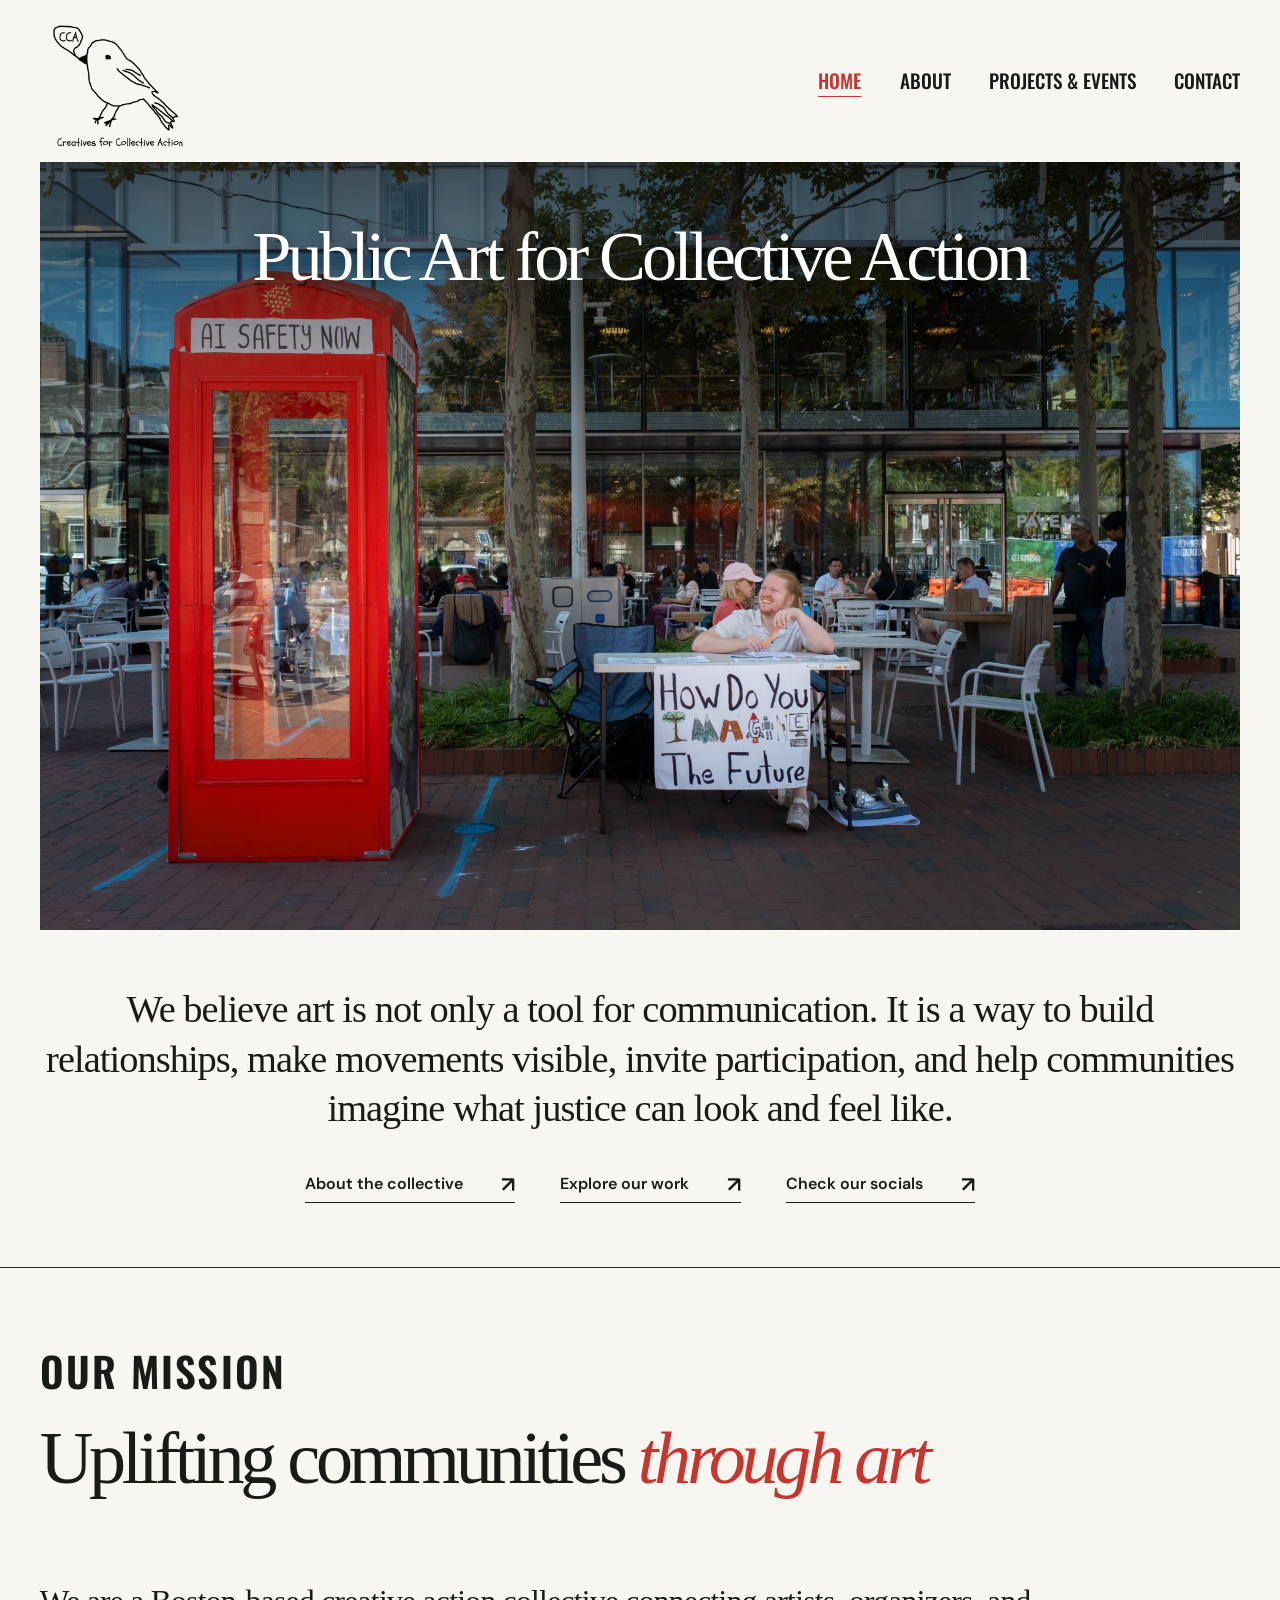
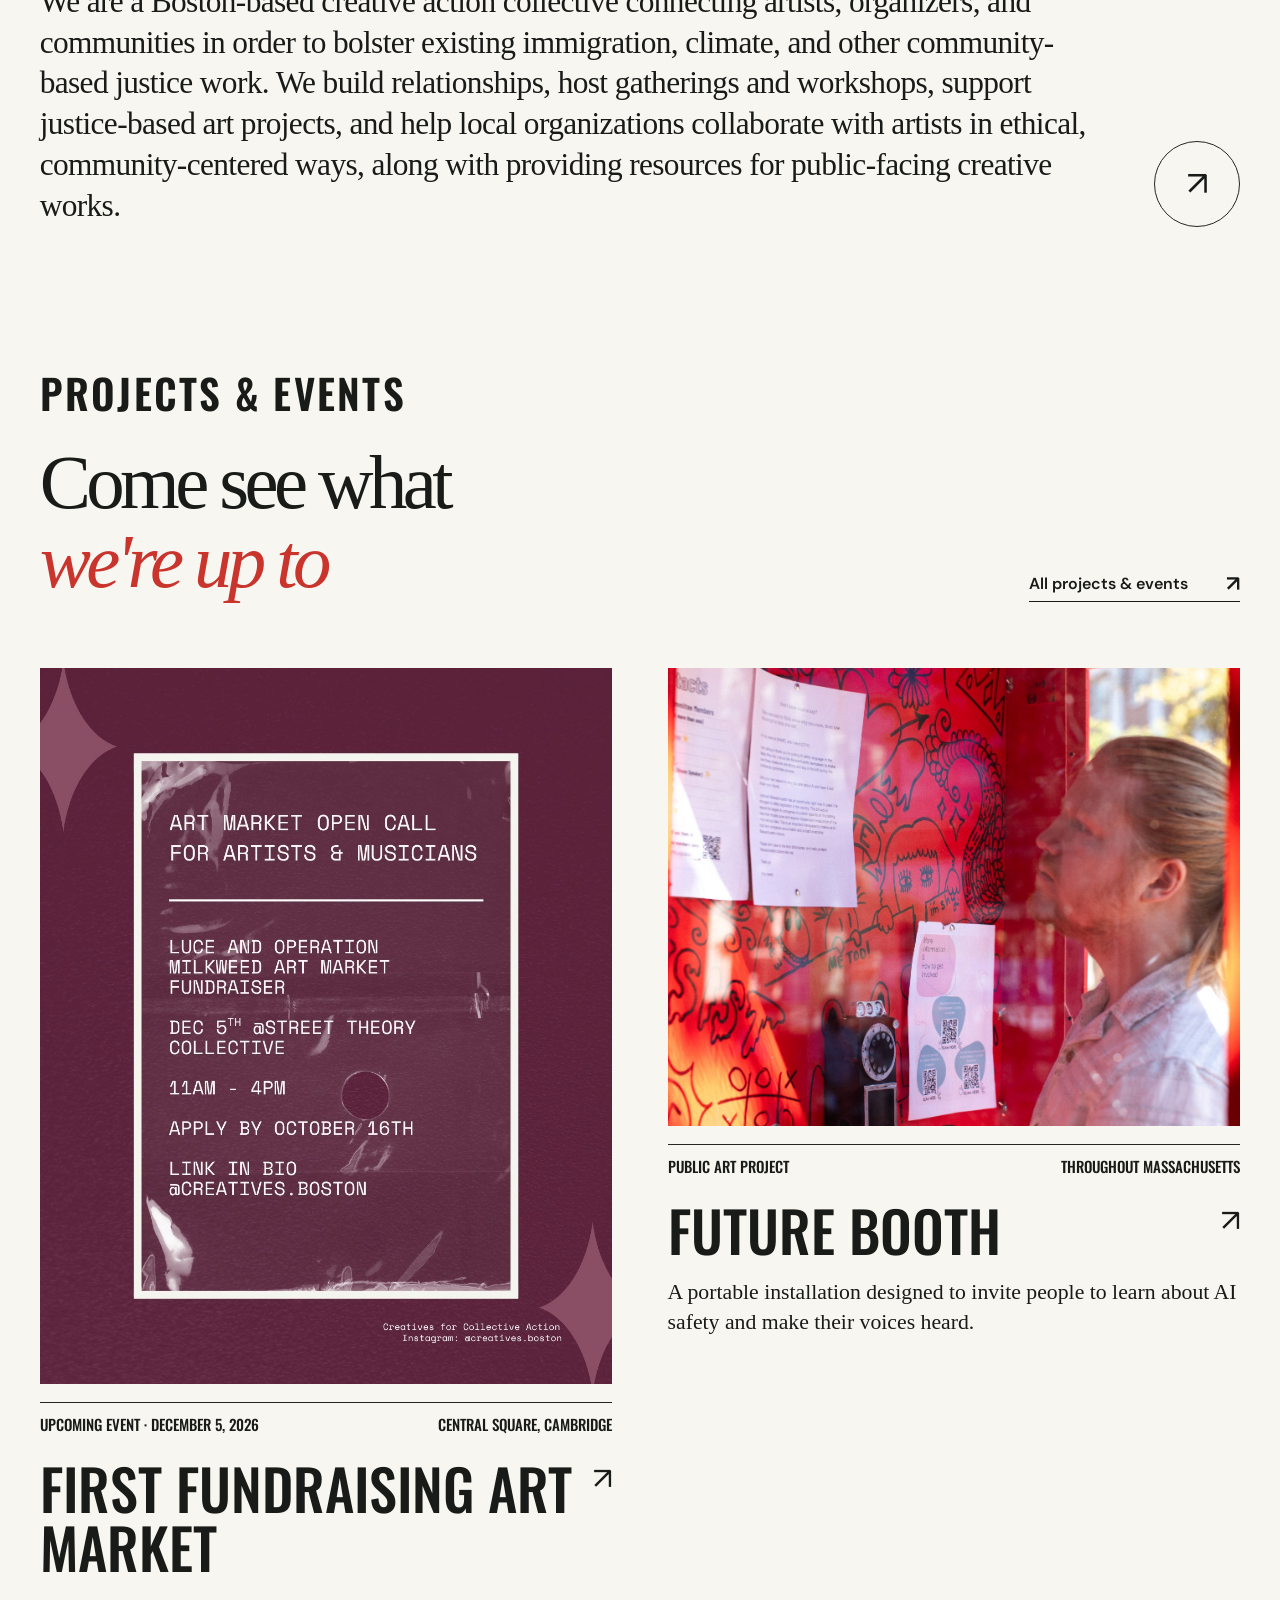
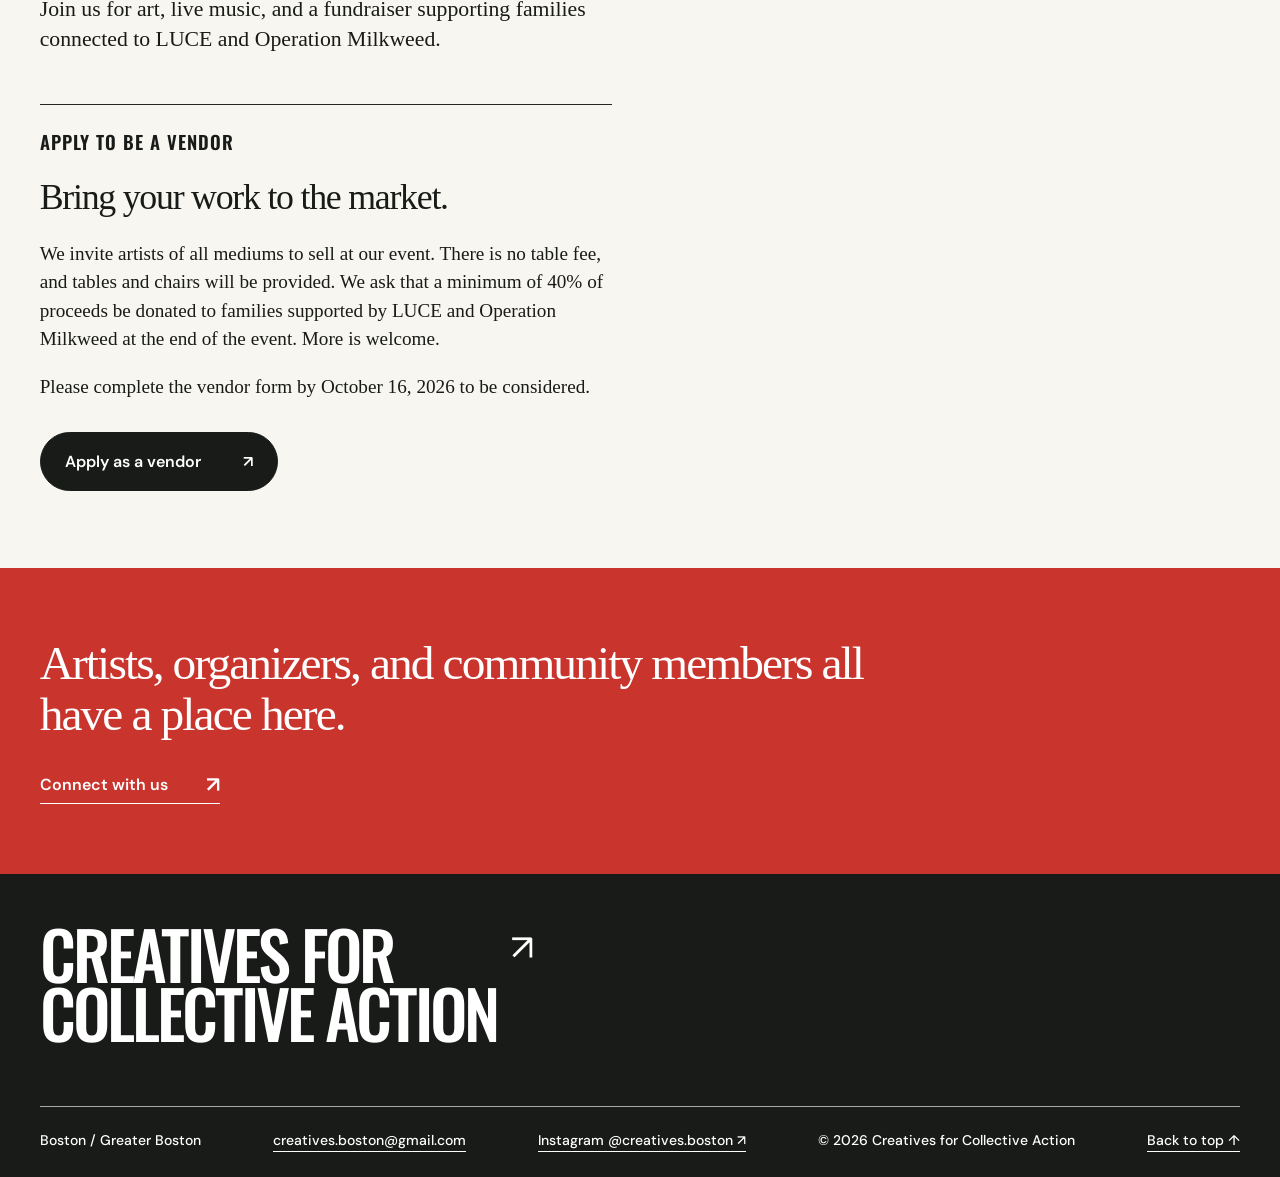
==== index.html @ de2faa9a "Add files via upload" ====
<!doctype html>
<html lang="en">
  <head>
    <meta charset="utf-8" />
    <meta name="viewport" content="width=device-width, initial-scale=1" />
    <meta name="theme-color" content="#f8f6f0" />
    <meta name="description" content="Boston artists, organizers, and communities making justice-centered public art together." />
    <title>Home | Creatives for Collective Action</title>
    <link rel="stylesheet" href="styles.css" />
    <script src="script.js" defer></script>
  </head>
  <body>
    <a class="skip-link" href="#main">Skip to content</a>
    <header class="site-header" id="top">
      <a class="wordmark" href="index.html" aria-label="Creatives for Collective Action, home">
        <img class="brand-logo" src="images/cca-logo.png" alt="" width="2000" height="2000" />
      </a>
      <button class="menu-toggle" type="button" aria-expanded="false" aria-controls="site-nav" aria-label="Open menu"><span></span><span></span></button>
      <nav class="site-nav" id="site-nav" aria-label="Main navigation">
        <a href="index.html" aria-current="page">Home</a>
<a href="about.html">About</a>
<a href="projects-events.html">Projects & Events</a>
<a href="contact.html">Contact</a>
      </nav>
    </header>
    <main id="main">

      <section class="hero section-pad" aria-labelledby="hero-title">
        <div class="hero-image"><h1 class="hero-image-title" id="hero-title">Public Art for Collective Action</h1><div class="image-slot image-slot--hero" data-image-slot>
      <img src="images/hero.jpg" alt="The red Future Booth beside a public outreach table as community members pass by" loading="eager" />
      <div class="slot-placeholder" aria-hidden="true"><span class="placeholder-top">01 / A collective in motion</span><span class="placeholder-shapes"><i></i><i></i><i></i></span><span class="placeholder-bottom">YOUR HERO PHOTO<br /><small>Wide photo · suggested 1800 × 1000 px</small></span></div>
    </div></div>
        <p class="hero-intro">We believe art is not only a tool for communication. It is a way to build relationships, make movements visible, invite participation, and help communities imagine what justice can look and feel like.</p>
        <div class="hero-actions"><a class="text-link" href="about.html">About the collective <span aria-hidden="true">↗</span></a><a class="text-link" href="projects-events.html">Explore our work <span aria-hidden="true">↗</span></a><a class="text-link" href="https://www.instagram.com/creatives.boston/" target="_blank" rel="noopener noreferrer">Check our socials <span aria-hidden="true">↗</span></a></div>
      </section>

      <section class="manifesto section-pad" aria-labelledby="mission-title">
        <p class="eyebrow">Our mission</p>
        <h2 id="mission-title">Uplifting communities <em>through art</em></h2>
        <div class="manifesto-copy"><p>We are a Boston-based creative action collective connecting artists, organizers, and communities in order to bolster existing immigration, climate, and other community-based justice work. We build relationships, host gatherings and workshops, support justice-based art projects, and help local organizations collaborate with artists in ethical, community-centered ways, along with providing resources for public-facing creative works.</p><a class="round-link" href="about.html" aria-label="Read more about our mission"><span aria-hidden="true">↗</span></a></div>
      </section>

      <section class="home-stories section-pad" aria-labelledby="stories-title">
        <div class="stories-heading"><div><p class="eyebrow">Projects & events</p><h2 id="stories-title">Come see what<br /> <em>we're up to</em></h2></div><a class="text-link" href="projects-events.html">All projects & events <span aria-hidden="true">↗</span></a></div>
        <div class="story-grid">
          <article class="story-card">
            <a class="story-image-link" href="projects-events.html#art-market" aria-label="Learn about the Fundraising Art Market"><div class="image-slot image-slot--market" data-image-slot>
      <img src="images/art-market.jpg" alt="Art market open call flyer for artists and musicians, December 5 at Street Theory Collective, 11am to 4pm; apply by October 16" loading="lazy" />
    </div></a>
            <div class="story-meta"><span>Upcoming event · December 5, 2026</span><span>Central Square, Cambridge</span></div>
            <h3><a href="projects-events.html#art-market">First Fundraising Art Market <span aria-hidden="true">↗</span></a></h3>
            <p>Join us for art, live music, and a fundraiser supporting families connected to LUCE and Operation Milkweed.</p>
            <div class="market-vendor">
              <p class="eyebrow">Apply to be a vendor</p>
              <h4>Bring your work to the market.</h4>
              <p>We invite artists of all mediums to sell at our event. There is no table fee, and tables and chairs will be provided. We ask that a minimum of 40% of proceeds be donated to families supported by LUCE and Operation Milkweed at the end of the event. More is welcome.</p>
              <p>Please complete the vendor form by October 16, 2026 to be considered.</p>
              <a class="pill-button" href="https://forms.gle/CvuBqxeWVDWDkyx5A" target="_blank" rel="noopener noreferrer">Apply as a vendor <span aria-hidden="true">↗</span></a>
            </div>
          </article>
          <article class="story-card">
            <a class="story-image-link" href="projects-events.html#future-booth" aria-label="Learn about the Future Booth"><div class="image-slot image-slot--project" data-image-slot>
      <img src="images/phone-booth-home.jpg" alt="A community member holds the phone inside the red Future Booth" loading="lazy" />
      <div class="slot-placeholder" aria-hidden="true"><span class="placeholder-top">Public art project</span><span class="booth-illustration"><i></i><b>FUTURE</b><span></span></span><span class="placeholder-bottom">YOUR PHONE BOOTH HOME PHOTO<br /><small>Wide photo · suggested 1800 × 1100 px</small></span></div>
    </div></a>
            <div class="story-meta"><span>Public art project</span><span>Throughout Massachusetts</span></div>
            <h3><a href="projects-events.html#future-booth">Future Booth <span aria-hidden="true">↗</span></a></h3>
            <p>A portable installation designed to invite people to learn about AI safety and make their voices heard.</p>
          </article>
        </div>
      </section>

      <section class="home-invitation section-pad"><h2>Artists, organizers, and community members all have a place here.</h2><a class="text-link" href="contact.html">Connect with us <span aria-hidden="true">↗</span></a></section>

    </main>
    <footer class="site-footer section-pad">
      <a class="footer-wordmark" href="index.html">Creatives for<br />Collective Action<span class="footer-arrow" aria-hidden="true">↗</span></a>
      <div class="footer-bottom"><span>Boston / Greater Boston</span><a href="mailto:creatives.boston@gmail.com">creatives.boston@gmail.com</a><a href="https://www.instagram.com/creatives.boston/" target="_blank" rel="noopener noreferrer">Instagram @creatives.boston ↗</a><span>© <span id="year">2026</span> Creatives for Collective Action</span><a href="#top">Back to top ↑</a></div>
    </footer>
  </body>
</html>
---- styles.css ----
@import url('https://fonts.googleapis.com/css2?family=DM+Sans:wght@400;500;600;700&family=Oswald:wght@400;500;600;700&display=swap');

:root{--paper:#f8f6f0;--ink:#191b19;--red:#c9342d;--orange:#ea6d41;--line:#252720;--muted:#5c5e58;--serif:Georgia,'Times New Roman',serif;--sans:'DM Sans',Arial,sans-serif;--condensed:'Oswald','Arial Narrow',Impact,sans-serif}
*{box-sizing:border-box}html{scroll-behavior:smooth}body{margin:0;background:var(--paper);color:var(--ink);font-family:var(--sans)}button,a{font:inherit}a{color:inherit}button{cursor:pointer}img{display:block;max-width:100%}::selection{background:var(--red);color:#fff}section[id]{scroll-margin-top:88px}
.skip-link{position:absolute;z-index:100;top:-100px;left:1rem;background:#fff;padding:1rem}.skip-link:focus{top:1rem}a:focus-visible,button:focus-visible{outline:3px solid var(--orange);outline-offset:4px}
.section-pad{padding-left:clamp(24px,3.1vw,54px);padding-right:clamp(24px,3.1vw,54px)}.eyebrow{margin:0 0 24px;text-transform:uppercase;font:600 clamp(13px,1.45vw,19px)/1.25 var(--condensed);letter-spacing:.055em}.centered{text-align:center}.text-link{display:inline-flex;align-items:center;justify-content:space-between;gap:38px;min-width:140px;padding:6px 0;border-bottom:1px solid currentColor;text-decoration:none;font:600 16px/1.4 var(--sans)}.text-link span{font-size:22px;line-height:1;transition:transform .2s}.text-link:hover span{transform:translate(3px,-3px)}h1,h2,h3,p{margin-top:0}h1,h2,h3{font-weight:normal}h1 em,h2 em{font-weight:normal;font-style:italic}
.site-header{min-height:96px;padding:20px clamp(24px,3.1vw,54px);display:flex;align-items:center;justify-content:space-between;gap:32px;background:var(--paper);position:relative;z-index:10}.wordmark{display:inline-flex;align-items:center;gap:13px;color:var(--ink);text-decoration:none;font:600 18px/.99 var(--serif);letter-spacing:-.035em}.wordmark strong{font-weight:700}.wordmark-symbol{display:flex;flex-direction:column;justify-content:center;gap:4px;width:31px;height:36px}.wordmark-symbol span{height:6px;background:var(--red);display:block}.wordmark-symbol span:nth-child(2){width:65%}.wordmark-symbol span:nth-child(3){width:90%}.site-nav{display:flex;align-items:center;gap:clamp(18px,3vw,56px);margin:auto}.site-nav a{font:500 clamp(16px,1.5vw,21px)/1 var(--condensed);text-transform:uppercase;text-decoration:none}.site-nav a:hover{color:var(--red)}.menu-toggle{display:none}
.site-header{min-height:0;padding-top:4px;padding-bottom:4px}.wordmark{display:block;flex:none}.brand-logo{width:clamp(145px,12vw,180px);height:auto;mix-blend-mode:multiply}.site-nav{margin:0 0 0 auto}
@media(max-width:900px){.brand-logo{width:145px}}
@media(max-width:650px){.brand-logo{width:130px}.site-header{padding-top:2px;padding-bottom:2px}}
.hero{padding-top:clamp(94px,12vw,194px);padding-bottom:54px}.hero h1{margin:0 auto;max-width:1400px;text-align:center;font:normal clamp(68px,10.3vw,164px)/.93 var(--condensed);text-transform:uppercase;letter-spacing:-.045em}.hero h1 em{display:block;font-family:var(--serif);font-size:.74em;text-transform:none;letter-spacing:-.07em}.hero-intro{font:normal clamp(24px,3vw,42px)/1.24 var(--serif);max-width:980px;text-align:center;margin:55px auto 33px;letter-spacing:-.025em}.hero-actions{display:flex;justify-content:center;gap:45px;flex-wrap:wrap;margin:0 auto 104px}.hero-image{height:clamp(440px,60vw,820px)}.image-caption{padding:14px 0;display:flex;justify-content:space-between;gap:16px;text-transform:uppercase;font:500 13px/1.3 var(--condensed);letter-spacing:.04em}
.image-slot{position:relative;overflow:hidden;background:#e4dfd5}.image-slot>img{position:absolute;inset:0;width:100%;height:100%;object-fit:cover;opacity:0;z-index:2}.image-slot.has-image>img{opacity:1}.slot-placeholder{position:absolute;inset:0;display:flex;flex-direction:column;justify-content:space-between;padding:clamp(20px,3vw,45px);color:#fff}.placeholder-top,.placeholder-bottom{position:relative;z-index:1;font:500 clamp(15px,1.8vw,24px)/1.1 var(--condensed);text-transform:uppercase;letter-spacing:.04em}.placeholder-bottom{font-size:clamp(21px,3vw,42px)}.placeholder-bottom small{font:500 13px/1.3 var(--sans);text-transform:none;letter-spacing:0}.image-slot--hero{background:#ac362f}.image-slot--hero .slot-placeholder{background:radial-gradient(ellipse at 85% 80%,#e8793f 0%,transparent 47%),linear-gradient(125deg,#8b292c,#d94b36 60%,#982c30)}.placeholder-shapes{position:absolute;inset:18% 7% 13%;display:flex;align-items:center;justify-content:space-between;opacity:.78;transform:rotate(-7deg)}.placeholder-shapes i{width:24%;height:78%;background:#f3b99b;transform:skew(-10deg);border-radius:50% 50% 1% 1%}.placeholder-shapes i:nth-child(2){height:108%;background:#111b19;transform:skew(13deg)}.placeholder-shapes i:nth-child(3){background:#ffd79f;transform:skew(-18deg)}
.manifesto{padding-top:clamp(95px,12vw,180px);padding-bottom:clamp(95px,12vw,180px);border-top:1px solid var(--line)}.manifesto h2{max-width:1260px;font:normal clamp(52px,6.9vw,110px)/1.04 var(--serif);letter-spacing:-.058em}.manifesto h2 em{color:var(--red)}.manifesto-copy{display:grid;grid-template-columns:1fr auto;align-items:end;gap:40px;margin-top:85px;margin-left:40%;}.manifesto-copy p{font:normal clamp(23px,2.45vw,36px)/1.3 var(--serif);letter-spacing:-.02em;margin:0}.round-link{width:86px;height:86px;border:1px solid var(--line);border-radius:50%;display:grid;place-items:center;text-decoration:none;font-size:34px;flex:none;transition:background .2s,color .2s}.round-link:hover{background:var(--ink);color:#fff}
.feature--red{background:var(--red);color:#fff}.feature-heading{padding-top:clamp(75px,9vw,130px);padding-bottom:64px}.feature-heading h2{font:normal clamp(70px,11vw,160px)/.98 var(--condensed);text-transform:uppercase;letter-spacing:-.04em;margin:0 0 34px}.feature-heading h2 em{font-family:var(--serif);font-size:.78em;text-transform:none;letter-spacing:-.065em}.feature-heading>p:last-child{max-width:790px;font:normal clamp(21px,2.4vw,32px)/1.36 var(--serif);margin:0}.feature-image{height:clamp(480px,67vw,950px)}.image-slot--project{background:#e7986a}.image-slot--project .slot-placeholder{background:radial-gradient(circle at 50% 55%,#e2a56b 0%,#bc5337 65%,#862f2c 100%)}.booth-illustration{position:absolute;top:15%;left:50%;transform:translateX(-50%) rotate(-5deg);width:min(37%,300px);height:72%;border:14px solid #8d161b;background:#da3333;box-shadow:17px 25px 0 #772127,28px 38px 50px #51211977;display:flex;flex-direction:column;align-items:center;padding:12px}.booth-illustration:before{content:'';position:absolute;bottom:100%;width:calc(100% + 30px);height:55px;border-radius:65% 65% 0 0;background:#8d161b}.booth-illustration b{background:#f4dfc1;color:#a5282a;text-align:center;font:600 clamp(13px,2vw,26px) var(--condensed);width:100%;padding:5px}.booth-illustration span{border:8px solid #8d161b;width:92%;height:75%;margin-top:12px;background:repeating-linear-gradient(90deg,#f6d2a650 0 16%,#932c2b 16% 20%),linear-gradient(#e4bb96,#eccba9);box-shadow:inset 0 0 0 5px #f0c69a}.project-story{display:grid;grid-template-columns:1fr 1fr;gap:9%;padding-top:54px;padding-bottom:95px}.project-story h3{font:500 clamp(52px,6vw,90px)/1.08 var(--condensed);text-transform:uppercase;margin:0}.project-story p:not(.eyebrow){font:normal clamp(22px,2vw,29px)/1.34 var(--serif);max-width:680px;margin:0 0 35px}
.about{padding-top:clamp(100px,12vw,190px);padding-bottom:clamp(100px,12vw,190px)}.about-heading h2,.audience h2,.events h2,.contact h2{font:normal clamp(61px,7.5vw,120px)/1.02 var(--serif);letter-spacing:-.065em;margin:0 0 clamp(60px,7vw,112px)}.about-heading h2 em,.audience h2 em,.events h2 em{color:var(--red)}.about-grid{display:grid;grid-template-columns:46% 1fr;align-items:start;gap:clamp(40px,8vw,150px)}.about-image{aspect-ratio:4/5;background:#d8cebb}.image-slot--portrait .slot-placeholder{color:var(--ink);background:linear-gradient(145deg,#f3d5a5,#c0bdaf 60%,#859994)}.placeholder-type{font:600 clamp(72px,11vw,155px)/.84 var(--condensed);letter-spacing:-.05em;transform:rotate(-6deg);align-self:center;margin:auto 0}.about-copy .lead{font:normal clamp(26px,2.6vw,39px)/1.25 var(--serif);letter-spacing:-.025em}.about-copy>p:not(.lead){font:normal clamp(16px,1.38vw,21px)/1.6 var(--sans);max-width:680px}.principles{margin-top:70px;border-top:1px solid var(--line)}.principles>div{display:grid;grid-template-columns:45px 130px 1fr;gap:12px;align-items:baseline;padding:22px 0;border-bottom:1px solid var(--line)}.principles span{font:500 16px var(--condensed)}.principles strong{font:500 26px var(--condensed);text-transform:uppercase}.principles p{font:normal 15px/1.45 var(--sans);margin:0}
.audience{background:#1e2623;color:#f9f7ef;padding-top:clamp(90px,11vw,170px);padding-bottom:clamp(105px,12vw,190px)}.audience h2 em{color:#ea8c69}.audience-list{border-top:1px solid #ffffff90}.audience-list>div{display:grid;grid-template-columns:7% 38% 1fr 36px;align-items:center;gap:22px;border-bottom:1px solid #ffffff90;padding:34px 0}.row-number{font:500 18px var(--condensed)}.audience h3{font:500 clamp(27px,3.2vw,48px)/1.12 var(--condensed);text-transform:uppercase;margin:0}.audience-list p{max-width:480px;font:normal clamp(16px,1.45vw,21px)/1.5 var(--serif);margin:0}.row-arrow{font-size:25px}
.events{padding-top:clamp(100px,12vw,190px);padding-bottom:clamp(100px,12vw,190px)}.events-heading{display:grid;grid-template-columns:1.5fr .6fr;gap:65px;align-items:end}.events-heading>p{font:normal clamp(19px,1.9vw,27px)/1.4 var(--serif);max-width:410px;margin-bottom:clamp(60px,7vw,112px)}.events-layout{display:grid;grid-template-columns:1.5fr .65fr;gap:clamp(34px,5vw,80px);align-items:end}.events-image{aspect-ratio:1.42;background:#e7c37a}.image-slot--events .slot-placeholder{background:linear-gradient(135deg,#f1ba62,#e36e4c 52%,#a53631);color:#282c26}.events-note{padding:0 0 8px}.events-note h3{font:normal clamp(33px,3.2vw,52px)/1.14 var(--serif);letter-spacing:-.04em}.events-note>p{font:normal 18px/1.55 var(--sans);margin-bottom:30px}
.contact{background:#e5e8db;padding-top:clamp(100px,13vw,210px);padding-bottom:clamp(95px,11vw,175px)}.contact h2{max-width:1200px;margin-bottom:55px}.contact h2 em{color:var(--red)}.contact>p:not(.eyebrow):not(.contact-note){font:normal clamp(23px,2.5vw,35px)/1.32 var(--serif);max-width:860px}.contact-paths{display:grid;grid-template-columns:repeat(3,1fr);gap:38px;margin-top:95px}.contact-paths>div{border-top:1px solid var(--ink);padding-top:20px}.contact-paths span{font:500 17px var(--condensed);display:block;margin-bottom:22px}.contact-paths strong{display:block;font:500 clamp(26px,2.7vw,43px)/1.1 var(--condensed);text-transform:uppercase;margin-bottom:20px}.contact-paths p{font:normal 17px/1.5 var(--sans);max-width:310px}.contact-note{margin:80px 0 0;font-size:14px;color:#444b44;border-left:2px solid var(--red);padding-left:16px}
.site-footer{background:var(--ink);color:#fff;padding-top:90px;padding-bottom:30px}.footer-wordmark{display:block;position:relative;width:fit-content;font:500 clamp(58px,10vw,170px)/.88 var(--condensed);text-transform:uppercase;letter-spacing:-.045em;text-decoration:none}.footer-arrow{position:absolute;top:0;right:-.9em;font:normal .55em var(--sans)}.footer-bottom{margin-top:130px;padding-top:24px;border-top:1px solid #a6aaa4;display:flex;justify-content:space-between;gap:25px;flex-wrap:wrap;font:500 14px/1.4 var(--sans)}.footer-bottom a{text-decoration:none;border-bottom:1px solid currentColor}
@media(max-width:900px){.site-header{min-height:76px}.menu-toggle{width:44px;height:44px;border:0;background:none;display:flex;flex-direction:column;justify-content:center;gap:7px;align-items:center}.menu-toggle span{display:block;width:26px;height:2px;background:var(--ink)}.site-nav{display:none;position:absolute;top:100%;left:0;right:0;background:var(--paper);padding:20px 24px 28px;border-bottom:1px solid var(--ink);flex-direction:column;align-items:flex-start;gap:25px}.site-nav.is-open{display:flex}.site-nav a{font-size:30px}.hero-actions{margin-bottom:65px}.manifesto-copy{margin-left:18%}.project-story{gap:40px}.about-grid{grid-template-columns:42% 1fr;gap:36px}.principles>div{grid-template-columns:30px 1fr}.principles p{grid-column:2}.events-heading{grid-template-columns:1fr}.events-heading>p{margin:0 0 58px}.events-layout{grid-template-columns:1.2fr 1fr}}
@media(max-width:650px){.wordmark{font-size:15px}.wordmark-symbol{width:25px}.hero{padding-top:100px}.hero h1{font-size:clamp(57px,13.5vw,91px)}.hero h1 em{font-size:.82em}.hero-intro{font-size:25px;margin-top:42px}.hero-actions{gap:14px 28px}.text-link{font-size:14px;min-width:128px;gap:12px}.hero-image{height:520px}.image-caption{font-size:11px}.manifesto h2{font-size:clamp(48px,10vw,72px)}.manifesto-copy{margin:55px 0 0;grid-template-columns:1fr}.manifesto-copy p{font-size:23px}.round-link{width:66px;height:66px}.feature-heading h2{font-size:clamp(68px,14vw,105px)}.feature-image{height:560px}.booth-illustration{width:52%;height:62%;top:20%;border-width:9px}.booth-illustration:before{height:38px}.project-story{grid-template-columns:1fr;gap:24px;padding-top:40px;padding-bottom:75px}.project-story p:not(.eyebrow){font-size:21px}.about-heading h2,.audience h2,.events h2,.contact h2{font-size:clamp(52px,11vw,80px);margin-bottom:60px}.about-grid{grid-template-columns:1fr}.about-image{max-height:640px}.about-copy .lead{font-size:28px}.placeholder-type{font-size:clamp(95px,22vw,150px)}.audience-list>div{grid-template-columns:35px 1fr 25px;gap:12px;padding:25px 0}.audience h3{font-size:29px}.audience-list p{grid-column:2;grid-row:2}.row-arrow{grid-column:3;grid-row:1}.events-layout{grid-template-columns:1fr}.events-note{padding:0}.contact-paths{grid-template-columns:1fr;margin-top:70px;gap:38px}.contact-paths strong{font-size:32px}.contact-note{margin-top:60px}.footer-wordmark{font-size:clamp(54px,12.5vw,85px)}.footer-bottom{margin-top:95px;flex-direction:column}.slot-placeholder{padding:22px}.placeholder-bottom{font-size:25px}}
@media(prefers-reduced-motion:reduce){html{scroll-behavior:auto}*,*:before,*:after{transition-duration:.01ms!important;animation-duration:.01ms!important}}

/* Multi-page layout */
.site-nav a[aria-current=page]{color:var(--red);text-decoration:underline;text-underline-offset:7px}
.hero-image>.image-slot,.feature-image>.image-slot,.about-image>.image-slot,.events-image>.image-slot{height:100%}
.feature-image{overflow:hidden}
.booth-gallery{display:grid;grid-template-columns:repeat(2,minmax(0,1fr));gap:12px;background:var(--paper)}
.booth-gallery>.image-slot{min-width:0;height:100%}
.inner-hero{padding-top:clamp(110px,13vw,205px);padding-bottom:clamp(90px,10vw,150px);border-bottom:1px solid var(--line)}
.inner-hero h1{font:normal clamp(76px,11vw,170px)/.94 var(--condensed);text-transform:uppercase;letter-spacing:-.045em;max-width:1450px;margin:0 0 55px}
.inner-hero h1 em{font:.8em var(--serif);text-transform:none;letter-spacing:-.07em}
.projects-opening{padding-top:clamp(86px,9vw,140px);padding-bottom:clamp(86px,9vw,140px)}
.projects-opening h1.projects-label{font:600 clamp(17px,1.7vw,23px)/1.25 var(--condensed);letter-spacing:.055em;text-transform:uppercase;margin:0 0 30px}
.inner-intro{max-width:1080px;font:normal clamp(25px,3.05vw,44px)/1.25 var(--serif);letter-spacing:-.025em;margin:0}
.home-stories{padding-top:clamp(90px,11vw,160px);padding-bottom:clamp(105px,12vw,185px)}
.stories-heading{display:flex;align-items:end;justify-content:space-between;gap:38px;margin-bottom:66px}
.stories-heading h2,.pillars h2,.building h2,.theory h2,.vendor-call h2,.art-builds h2,.contact-details h2{font:normal clamp(55px,7.4vw,113px)/1.04 var(--serif);letter-spacing:-.06em;margin:0}
.stories-heading h2 em,.pillars h2 em,.building h2 em,.theory h2 em,.vendor-call h2 em,.art-builds h2 em,.contact-details h2 em{color:var(--red)}
.story-grid{display:grid;grid-template-columns:1fr 1fr;gap:clamp(26px,4.3vw,70px)}
.story-image-link{display:block;text-decoration:none}
.story-image-link .image-slot{aspect-ratio:1.25}
.story-image-link:hover .image-slot>img{transform:scale(1.025)}
.story-image-link .image-slot>img{transition:transform .25s}
.story-card .image-slot--project>img{object-position:center 52%}
.story-meta{display:flex;justify-content:space-between;flex-wrap:wrap;gap:8px;margin:18px 0 23px;text-transform:uppercase;font:500 15px/1.3 var(--condensed);border-top:1px solid var(--line);padding-top:12px}
.story-card h3{font:500 clamp(40px,4.4vw,70px)/1.05 var(--condensed);text-transform:uppercase;margin:0 0 18px}
.story-card h3 a{text-decoration:none;display:flex;justify-content:space-between;gap:10px}
.story-card h3 span{font:normal .55em var(--sans)}
.story-card>p{font:normal clamp(18px,1.7vw,25px)/1.38 var(--serif);max-width:580px}
.market-vendor{border-top:1px solid var(--line);margin-top:50px;padding-top:25px}
.market-vendor h4{font:normal clamp(28px,2.8vw,43px)/1.13 var(--serif);letter-spacing:-.035em;margin:0 0 22px}
.market-vendor p:not(.eyebrow){font:normal clamp(17px,1.5vw,22px)/1.48 var(--serif);margin-bottom:20px}
.market-vendor .pill-button{margin-top:10px}
.image-slot--market{background:#f1d18b}
.image-slot--market .slot-placeholder{background:linear-gradient(130deg,#e8b777,#ea784f 48%,#ae3734)}
.market-illustration{align-self:center;margin:auto 0;width:100%;transform:rotate(-5deg);font:700 clamp(38px,6.4vw,102px)/.94 var(--condensed);letter-spacing:-.055em;text-align:center;text-transform:uppercase;color:#332b24;text-shadow:5px 6px 0 #f3d293}
.home-invitation{background:var(--red);color:#fff;padding-top:clamp(90px,11vw,160px);padding-bottom:clamp(90px,11vw,160px)}
.home-invitation h2{max-width:1200px;font:normal clamp(42px,6.3vw,95px)/1.08 var(--serif);letter-spacing:-.04em;margin-bottom:55px}
.about-page{padding-top:clamp(90px,11vw,160px);padding-bottom:clamp(90px,11vw,160px)}
.about-page .about-copy h2{font:normal clamp(40px,4.2vw,70px)/1.08 var(--serif);letter-spacing:-.04em;margin-bottom:35px}
.about-page .about-copy p:not(.eyebrow){font:normal clamp(17px,1.5vw,22px)/1.54 var(--sans);margin-bottom:25px}
.theory{background:#e7e9de;padding-top:clamp(95px,11vw,170px);padding-bottom:clamp(95px,11vw,170px)}
.theory h2{max-width:1300px;margin-bottom:85px}
.theory-text{max-width:850px;margin-left:auto}
.theory-text p{font:normal clamp(22px,2.5vw,36px)/1.35 var(--serif);letter-spacing:-.02em;margin-bottom:32px}
.pillars{padding-top:clamp(95px,11vw,170px);padding-bottom:clamp(95px,11vw,170px)}
.pillars h2{margin-bottom:75px}
.pillar-grid{display:grid;grid-template-columns:repeat(2,1fr);gap:65px 10%}
.pillar-grid article{border-top:1px solid var(--line);padding-top:22px}
.pillar-grid span{font:500 clamp(24px,2.7vw,40px) var(--condensed);text-transform:uppercase}
.pillar-grid p{font:normal clamp(19px,1.75vw,27px)/1.4 var(--serif);max-width:600px;margin:28px 0 0}
.welcome-note{max-width:850px;margin:85px 0 0 auto;font:normal clamp(22px,2.35vw,35px)/1.32 var(--serif)}
.building{padding-top:clamp(95px,11vw,170px);padding-bottom:clamp(95px,11vw,170px)}
.building h2{margin-bottom:80px}
.building-list{list-style:none;padding:0;margin:0 0 110px;border-top:1px solid var(--line)}
.building-list li{padding:19px 0 19px 36px;border-bottom:1px solid var(--line);font:normal clamp(19px,2vw,30px)/1.35 var(--serif);position:relative}
.building-list li:before{content:'↗';position:absolute;left:0;color:var(--red)}
.future-grid{display:grid;grid-template-columns:1fr 1fr;gap:8%}
.future-grid--single{grid-template-columns:minmax(0,850px)}
.future-grid article{border-top:4px solid var(--red);padding-top:26px}
.future-grid h3{font:normal clamp(32px,3.2vw,50px)/1.15 var(--serif)}
.future-grid p:not(.eyebrow){font:normal clamp(16px,1.5vw,22px)/1.5 var(--sans)}
.team{background:#e5e8db;padding-top:clamp(75px,9vw,135px);padding-bottom:clamp(75px,9vw,135px)}
.team h2{font:500 clamp(55px,8vw,130px)/1.03 var(--condensed);text-transform:uppercase;margin-bottom:25px}
.team p:not(.eyebrow){font:normal 23px var(--serif);margin-bottom:45px}
.event-facts{background:var(--ink);color:#fff;display:grid;grid-template-columns:1fr 1fr 1.4fr;gap:25px;padding-top:50px;padding-bottom:55px}
.event-facts>div{border-top:1px solid #ffffffaa;padding-top:22px}
.event-facts span{display:block;font:500 17px var(--condensed);text-transform:uppercase;margin-bottom:14px}
.event-facts strong{font:normal clamp(24px,2.35vw,35px)/1.28 var(--serif)}
.vendor-call,.art-builds{display:grid;grid-template-columns:1fr 1fr;gap:9%;padding-top:clamp(100px,11vw,165px);padding-bottom:clamp(100px,11vw,165px)}
.vendor-copy p,.art-builds>div:last-child p{font:normal clamp(21px,2vw,29px)/1.42 var(--serif);margin:0 0 28px}
.pill-button{border:1px solid var(--ink);border-radius:100px;display:inline-flex;align-items:center;justify-content:space-between;gap:42px;padding:18px 24px;text-decoration:none;background:var(--ink);color:#fff;font:600 16px var(--sans);margin-top:10px}
.pill-button:hover{background:var(--red);border-color:var(--red)}
.booth-feature{background:#e6e8dd}
.booth-feature .feature-heading>p:last-child{color:var(--ink)}
.booth-feature .feature-heading{color:var(--ink)}
.booth-feature .project-story p{color:var(--ink)}
.booth-feature .project-story{color:var(--ink)}
.art-builds{background:#f1eee5}
.art-builds .text-link{margin-top:10px}
.accessibility{display:grid;grid-template-columns:1fr 1fr;gap:9%;margin-top:95px;border-top:1px solid var(--line)}
.accessibility>div{padding-top:25px}
.accessibility h3{font:500 32px var(--condensed);text-transform:uppercase;margin-bottom:20px}
.accessibility p{font:normal 20px/1.5 var(--serif);max-width:650px}
.contact-details{display:grid;grid-template-columns:1fr 1fr;gap:10%;padding-top:clamp(90px,11vw,160px);padding-bottom:clamp(90px,11vw,160px)}
.contact-details h2{margin-bottom:42px}
.contact-details>div:first-child>p:not(.eyebrow){font:normal clamp(22px,2.2vw,32px)/1.38 var(--serif);max-width:670px}
.contact-information{margin-top:75px}
.contact-information>div{display:grid;grid-template-columns:120px 1fr;gap:15px;border-top:1px solid var(--line);padding:20px 0}
.contact-information span{font:500 19px var(--condensed);text-transform:uppercase}
.contact-information strong{font:normal 20px/1.4 var(--sans)}
.contact-information a{color:inherit;text-decoration:underline;text-underline-offset:4px;overflow-wrap:anywhere}
.pending-detail{color:#6d7069}
.form-wrap{background:#e4e8dc;padding:clamp(25px,4vw,65px)}
.form-wrap h3{font:normal clamp(33px,3.5vw,56px)/1.13 var(--serif);letter-spacing:-.035em}
.form-disclosure{font:normal 14px/1.45 var(--sans);border-left:2px solid var(--red);padding-left:12px;margin-bottom:36px}
#contact-form{display:grid;gap:12px}
#contact-form label{font:500 18px var(--condensed);text-transform:uppercase;margin-top:8px}
#contact-form input,#contact-form select,#contact-form textarea{width:100%;border:0;border-bottom:1px solid var(--ink);border-radius:0;background:transparent;color:var(--ink);padding:13px 0;font:normal 18px/1.4 var(--sans)}
#contact-form textarea{resize:vertical;min-height:150px;border:1px solid var(--ink);padding:13px 14px}
#contact-form .pill-button{width:fit-content;cursor:pointer;margin-top:18px}
#form-status,#form-error{font:normal 14px/1.4 var(--sans);margin:0}
#form-status[data-fs-active]{color:#215235;background:transparent}
#form-error[data-fs-active],.field-error[data-fs-active]{color:#992921;background:transparent}
.field-error{font:normal 14px/1.4 var(--sans)}
#contact-form [data-fs-success]:not([data-fs-active]),#contact-form [data-fs-error]:not([data-fs-active]){display:none}
#contact-form .pill-button:disabled{opacity:.6;cursor:wait}
.contact-paths-section{padding-top:clamp(90px,10vw,150px);padding-bottom:clamp(90px,10vw,150px);background:#f1eee5}
.contact-paths-section .contact-paths{margin-top:60px}
.contact-details--simple .contact-information{margin-top:0}
.contact-paths-section .contact-paths strong{font-size:clamp(25px,2.35vw,38px)}
.inner-hero h1.about-title{font-size:clamp(68px,8.8vw,135px)}
.about-page .about-copy p.mission-lead{font:normal clamp(25px,2.7vw,40px)/1.25 var(--serif);letter-spacing:-.025em;margin-bottom:32px}
.theory h2{margin-bottom:85px}
.section-display{font:normal clamp(32px,4.1vw,62px)/1.14 var(--serif);letter-spacing:-.045em;max-width:1100px;margin:0 0 80px}
.section-display em{color:var(--red)}
.team-grid{display:grid;grid-template-columns:1fr;gap:42px;margin:45px 0}
.team-grid article{border-top:1px solid var(--ink);padding-top:20px}
.founder-body{display:grid;grid-template-columns:360px minmax(0,1fr);align-items:start;gap:clamp(24px,4vw,60px)}
.team-grid h3{font:500 clamp(32px,3.5vw,55px)/1.1 var(--condensed);text-transform:uppercase;margin-bottom:15px}
.team-grid p{font:normal clamp(17px,1.8vw,24px)/1.3 var(--serif)}
.events--full .events-heading h2{font-size:clamp(51px,6.3vw,95px)}
.art-builds h2{font-size:clamp(51px,6.6vw,99px)}
.contact-paths-section .text-link{font-size:15px;gap:16px;margin-top:4px}
.future-events-list{display:grid;grid-template-columns:1fr 1fr;gap:8%;margin-top:75px}
.future-events-list article{border-top:1px solid var(--line);padding-top:24px}
.future-events-list h3{font:500 clamp(29px,3vw,45px)/1.1 var(--condensed);text-transform:uppercase;margin-bottom:18px}
.future-events-list p:not(.eyebrow){font:normal clamp(17px,1.65vw,24px)/1.45 var(--serif)}
@media(max-width:900px){.stories-heading{align-items:start}.story-meta{font-size:13px}.market-illustration{font-size:clamp(36px,6.2vw,58px)}.vendor-call,.art-builds,.contact-details{gap:5%}.event-facts{grid-template-columns:1fr 1fr}.event-facts>div:last-child{grid-column:1/-1}}
@media(max-width:650px){.inner-hero{padding-top:100px}.inner-hero h1{font-size:clamp(62px,13vw,95px)}.inner-intro{font-size:25px}.hero-image>.image-slot,.feature-image>.image-slot{height:100%}.stories-heading{display:block}.stories-heading h2{margin-bottom:35px}.story-grid,.pillar-grid,.future-grid,.future-events-list,.vendor-call,.art-builds,.contact-details,.accessibility{grid-template-columns:1fr}.story-grid{gap:70px}.story-image-link .image-slot{aspect-ratio:1.08}.market-illustration{font-size:clamp(36px,8.5vw,54px)}.about-page .about-copy h2{font-size:43px}.theory h2,.pillars h2,.building h2,.vendor-call h2,.art-builds h2,.contact-details h2{font-size:clamp(48px,10.5vw,75px)}.theory-text{margin:0}.theory-text p{font-size:23px}.pillar-grid{gap:45px}.welcome-note{margin-top:60px}.future-grid{gap:45px}.event-facts{grid-template-columns:1fr}.event-facts>div:last-child{grid-column:auto}.vendor-call,.art-builds,.contact-details{gap:48px}.accessibility{gap:20px}.contact-information{margin-top:50px}.contact-information>div{grid-template-columns:95px 1fr}.form-wrap{padding:26px}}
@media(max-width:760px){.founder-body{grid-template-columns:1fr;gap:20px}}
@media(max-width:650px){.inner-hero h1.about-title{font-size:clamp(53px,11vw,75px)}.section-display{font-size:32px;margin-bottom:50px}.team-grid{gap:30px}.events--full .events-heading h2{font-size:clamp(47px,9vw,70px)}.art-builds h2{font-size:clamp(51px,10vw,75px)}}

@media(max-width:650px){.booth-gallery{height:clamp(280px,85vw,560px);gap:6px}}

/* Long-form project stories */
.story-image-link .image-slot--market{aspect-ratio:4/5;background:#65243d}
.feature-image--market{height:auto;aspect-ratio:4/5;max-width:850px;margin:0 auto;background:#65243d}
.image-slot--market>img{object-fit:contain}
.project-story--compact{display:block}
.project-story--compact>div{max-width:850px;margin-left:auto}
.project-story--booth{grid-template-columns:.55fr 1.45fr}
.project-story--booth p:not(.eyebrow){font-size:clamp(19px,1.75vw,25px);line-height:1.43;max-width:850px}
.policy-list{padding-left:1.6em;margin:0 0 38px;font:normal clamp(19px,1.75vw,25px)/1.45 var(--serif)}
.policy-list li{padding:5px 0}
.past-events{display:grid;grid-template-columns:1fr 1fr;gap:9%;border-top:1px solid var(--line);padding-top:30px;margin-top:85px}
.past-events h3{font:500 clamp(31px,3.3vw,50px)/1.1 var(--condensed);text-transform:uppercase}
.past-events p{font:normal clamp(20px,2vw,29px)/1.4 var(--serif)}
.accessibility--single{grid-template-columns:minmax(0,850px)}

/* Home page scale and spacing */
.hero-intro{max-width:1220px;line-height:1.3}
.manifesto>.eyebrow,.stories-heading .eyebrow{font-size:clamp(28px,3.2vw,42px)}
.manifesto h2{font-size:clamp(43px,5.8vw,82px)}
.stories-heading h2{font-size:clamp(43px,6vw,86px)}
.manifesto-copy{margin-left:0;max-width:none}
.manifesto{padding-bottom:clamp(48px,5vw,76px)}
.home-stories{padding-top:clamp(52px,6vw,85px)}
.home-invitation{padding-top:clamp(46px,5.5vw,82px);padding-bottom:clamp(46px,5.5vw,82px)}
.home-invitation h2{font-size:clamp(32px,3.7vw,56px);max-width:900px;margin-bottom:28px}
.site-footer{padding-top:50px;padding-bottom:25px}
.footer-wordmark{font-size:clamp(42px,5.2vw,88px)}
.footer-bottom{margin-top:65px}
@media(max-width:650px){.footer-wordmark{font-size:clamp(38px,8vw,60px)}.footer-bottom{margin-top:45px}}
.accessibility--single p{max-width:850px}
@media(max-width:650px){.project-story--booth,.past-events{grid-template-columns:1fr}.project-story--booth p:not(.eyebrow),.policy-list{font-size:20px}.past-events{gap:12px}}

/* Home photo headline */
.hero{padding-top:0;padding-bottom:clamp(85px,9vw,135px)}
.hero-image{position:relative;isolation:isolate}
.hero-image::after{content:"";position:absolute;inset:0 0 48%;z-index:3;pointer-events:none;background:linear-gradient(to bottom,rgba(0,0,0,.62),rgba(0,0,0,0))}
.hero .hero-image-title{position:absolute;z-index:4;top:clamp(32px,4.5vw,76px);left:50%;transform:translateX(-50%);width:calc(100% - 48px);max-width:1200px;margin:0;color:#fff;text-align:center;text-transform:none;font:normal clamp(42px,5.5vw,88px)/1.06 var(--serif);letter-spacing:-.055em;text-shadow:0 2px 18px rgba(0,0,0,.5)}
.hero-actions{margin-bottom:0}
@media(max-width:650px){.hero{padding-top:0}.hero .hero-image-title{top:28px;width:calc(100% - 32px);font-size:clamp(30px,8vw,44px)}.hero-actions{margin-bottom:0}}

/* Consistent space between page sections */
.hero{padding-bottom:clamp(45px,5vw,75px)}
.manifesto{padding-top:clamp(55px,6vw,90px)}
.home-stories{padding-bottom:clamp(55px,6vw,90px)}
main>.inner-hero{padding-top:clamp(60px,6vw,95px);padding-bottom:clamp(55px,6vw,90px)}
.about-page,.theory,.pillars,.audience,.building,.team,.art-builds,.events--full{padding-top:clamp(65px,6vw,95px);padding-bottom:clamp(65px,6vw,95px)}
.feature-heading{padding-top:clamp(65px,6vw,95px)}

/* Contact page */
main>.contact-opening{padding-top:clamp(34px,4vw,60px)}
.contact-opening h1{max-width:none;margin-bottom:clamp(32px,4vw,55px);font:normal clamp(34px,5vw,70px)/1.04 var(--serif);text-transform:none;letter-spacing:-.055em}
.contact-opening .inner-intro{max-width:none}
.contact-details--simple{padding-top:clamp(55px,6vw,90px);padding-bottom:clamp(45px,5vw,70px)}
.contact-paths-section{padding-top:clamp(50px,5vw,75px);padding-bottom:clamp(65px,6vw,95px)}

/* About page type and full-width copy */
.contact-paths-section>.eyebrow{font-size:clamp(28px,3.2vw,42px)}
.about-opening h1.about-title{max-width:none;font:normal clamp(54px,7.04vw,108px)/1.04 var(--serif);text-transform:none;letter-spacing:-.055em}
.about-opening .inner-intro{max-width:none}
.theory h2,.pillars h2,.audience h2,.building h2,.team h2{font-size:clamp(40px,4.2vw,70px)}
.theory-text,.welcome-note{max-width:none;margin-left:0}
.about-opening h1.about-title{font-size:clamp(34px,5vw,70px);white-space:nowrap}
.pillar-grid p{font-size:clamp(17px,1.5vw,22px)}
.theory-text p{font:normal clamp(17px,1.5vw,22px)/1.54 var(--sans);letter-spacing:normal;margin-bottom:25px}
@media(max-width:600px){.about-opening h1.about-title{font-size:clamp(36px,7vw,48px);white-space:normal}.contact-opening h1{font-size:clamp(36px,7vw,48px)}}

/* Compact About sections and team names */
.audience,.building{padding-top:clamp(48px,5vw,72px);padding-bottom:clamp(48px,5vw,72px)}
.audience h2,.building h2{font-size:clamp(36px,3.7vw,55px);margin-bottom:38px}
.audience-list>div{padding:19px 0}
.audience h3{font-size:clamp(24px,2.6vw,38px)}
.audience-list p{font-size:clamp(16px,1.3vw,19px)}
.welcome-note{font-size:clamp(18px,1.7vw,25px);margin-top:38px}
.building-list{margin-bottom:45px}
.building-list li{font-size:clamp(17px,1.5vw,23px);padding:11px 0 11px 30px}
.future-grid h3{font-size:clamp(29px,2.8vw,42px)}
.team>.eyebrow{font-size:clamp(17px,1.85vw,23px)}
.team-grid h3{font-size:clamp(26px,2.7vw,40px)}
.founder-photo{display:block;width:360px;max-width:100%;height:auto}
.team .team-grid p{font:normal clamp(16px,1.35vw,20px)/1.5 var(--sans);margin:0 0 1em}

/* Projects & Events: matching page title and stacked information */
.projects-opening h1.projects-title{max-width:none;font:normal clamp(34px,5vw,70px)/1.04 var(--serif);text-transform:none;letter-spacing:-.055em}
.projects-group-heading{padding-top:clamp(45px,5vw,75px);padding-bottom:clamp(24px,3vw,45px)}
.projects-group-heading h2{font:normal clamp(40px,4.2vw,70px)/1.08 var(--serif);letter-spacing:-.045em;margin:0}
.upcoming-events{background:var(--paper)}
.market-event{padding-top:0;padding-bottom:clamp(65px,6vw,95px)}
.market-event-grid{display:grid;grid-template-columns:minmax(300px,.7fr) minmax(0,1.3fr);gap:clamp(30px,5vw,80px);align-items:start}
.market-event-image{width:100%;max-width:550px;aspect-ratio:4/5;background:#65243d}
.market-event-copy .story-meta{margin:0 0 23px;font-size:clamp(18px,1.7vw,25px)}
.market-event-copy h3{font:500 clamp(40px,4.4vw,70px)/1.05 var(--condensed);text-transform:uppercase;margin:0 0 22px}
.market-event-copy p{font:normal clamp(18px,1.7vw,25px)/1.4 var(--serif);margin:0 0 24px}
.market-event-copy .market-lead{font-size:clamp(22px,2.15vw,31px);line-height:1.34}
.market-event-facts{display:grid;grid-template-columns:1fr 1fr 1.4fr;gap:25px;border-top:1px solid var(--line);margin-top:clamp(34px,4vw,60px);padding-top:28px}
.market-event-facts span{display:block;font:500 17px/1.25 var(--condensed);text-transform:uppercase;margin-bottom:12px}
.market-event-facts strong{font:normal clamp(22px,2.1vw,30px)/1.28 var(--serif)}
.market-event .market-vendor p:not(.eyebrow){max-width:980px}
.current-campaigns{background:#e6e8dd}
.booth-feature{padding-top:0;padding-bottom:clamp(65px,6vw,95px)}
.booth-layout{display:grid;grid-template-columns:minmax(300px,.7fr) minmax(0,1.3fr);gap:clamp(30px,5vw,80px);align-items:start}
.booth-photo-stack{display:grid;gap:14px;width:100%;max-width:480px}
.booth-photo-stack img{display:block;width:100%;height:auto}
.booth-copy h3{font:500 clamp(40px,4.4vw,70px)/1.05 var(--condensed);text-transform:uppercase;margin:0 0 22px}
.booth-copy p{font:normal clamp(19px,1.75vw,25px)/1.43 var(--serif);max-width:none;margin:0 0 30px}
@media(max-width:900px){.market-event-grid,.booth-layout{grid-template-columns:1fr}.market-event-image{max-width:520px}.market-event-facts{grid-template-columns:repeat(2,minmax(0,1fr))}}
@media(max-width:650px){.market-event-facts{grid-template-columns:1fr}}
.project-details{display:grid;gap:clamp(24px,2.5vw,38px);padding-top:clamp(34px,3.5vw,54px);padding-bottom:clamp(34px,3.5vw,54px);background:#f1eee5;border-top:1px solid var(--ink)}
.project-details-block h2{font:normal clamp(28px,2.2vw,38px)/1.1 var(--serif);letter-spacing:-.035em;margin:0 0 12px}
.project-details-block p{max-width:none;font:normal clamp(17px,1.25vw,20px)/1.4 var(--serif);margin:0 0 10px}
.project-details-block p:last-child{margin-bottom:0}
@media(max-width:600px){.projects-opening h1.projects-title{font-size:clamp(36px,7vw,48px)}}
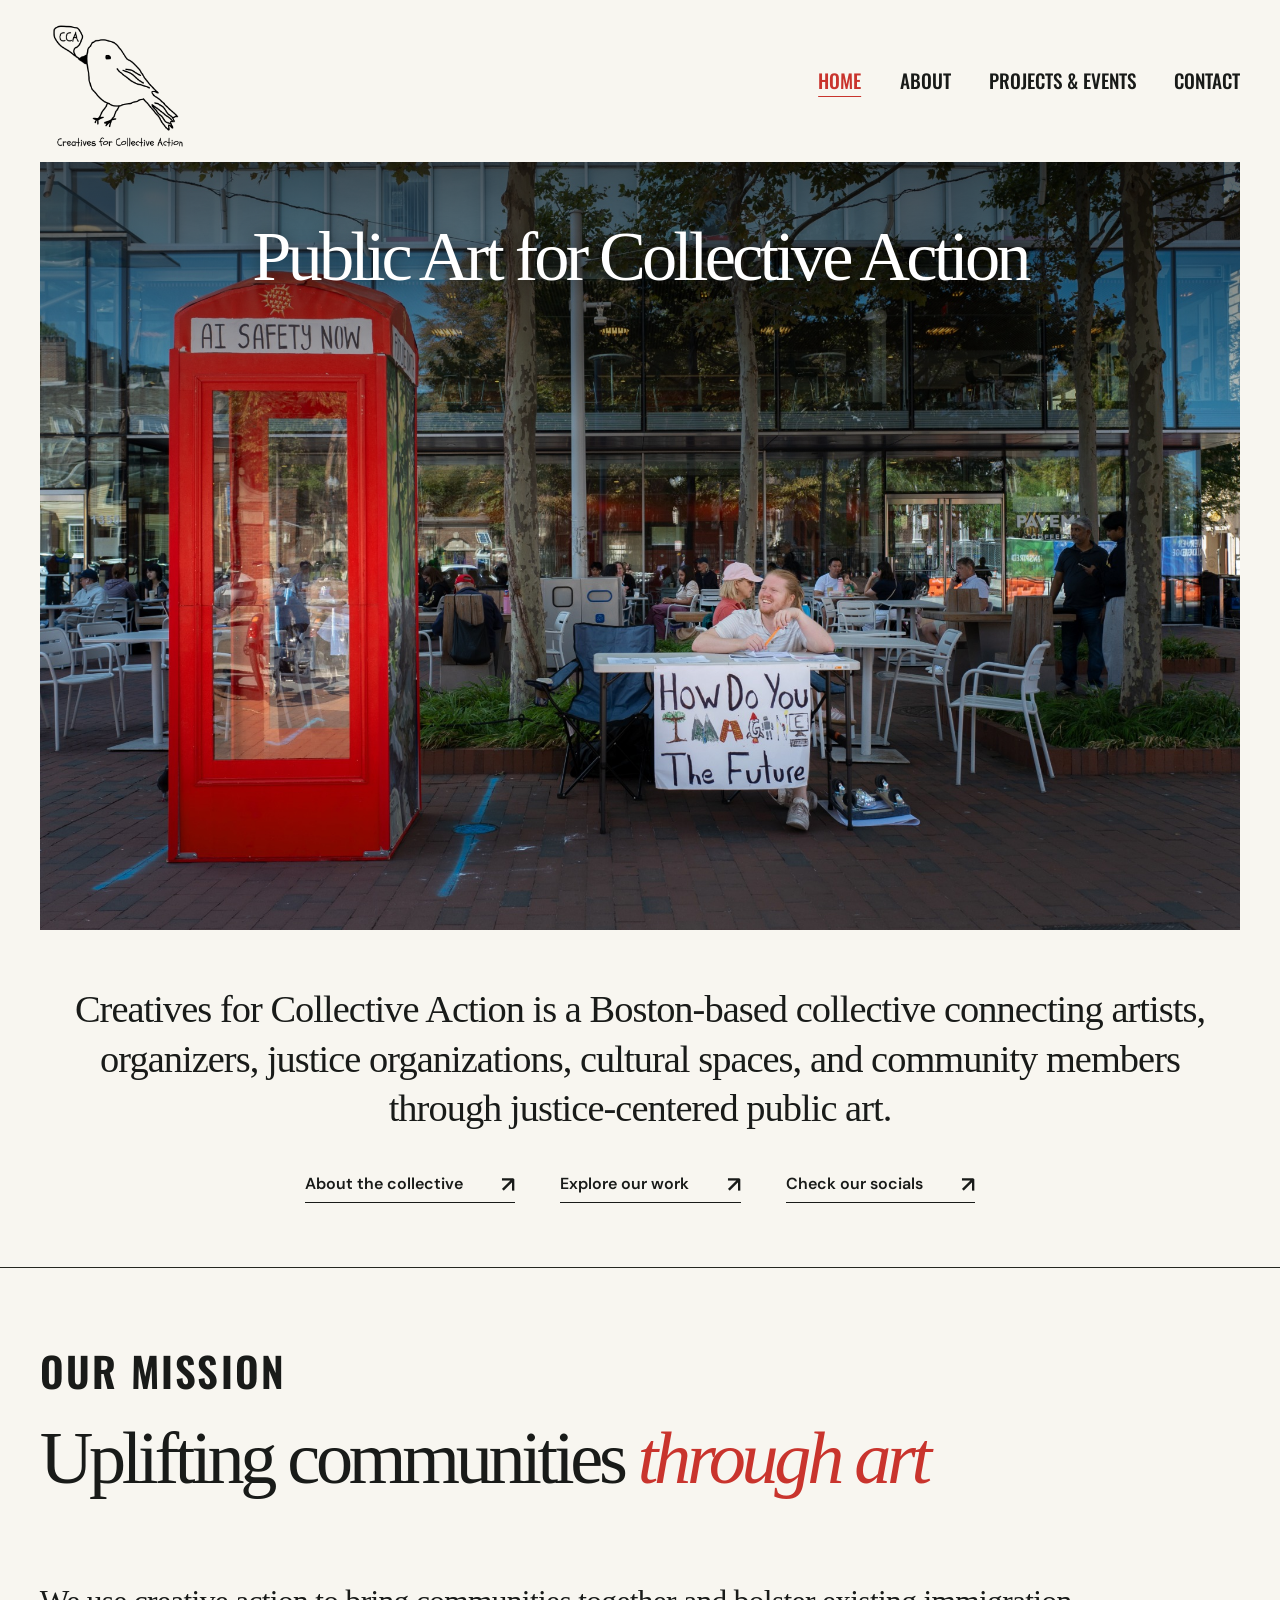
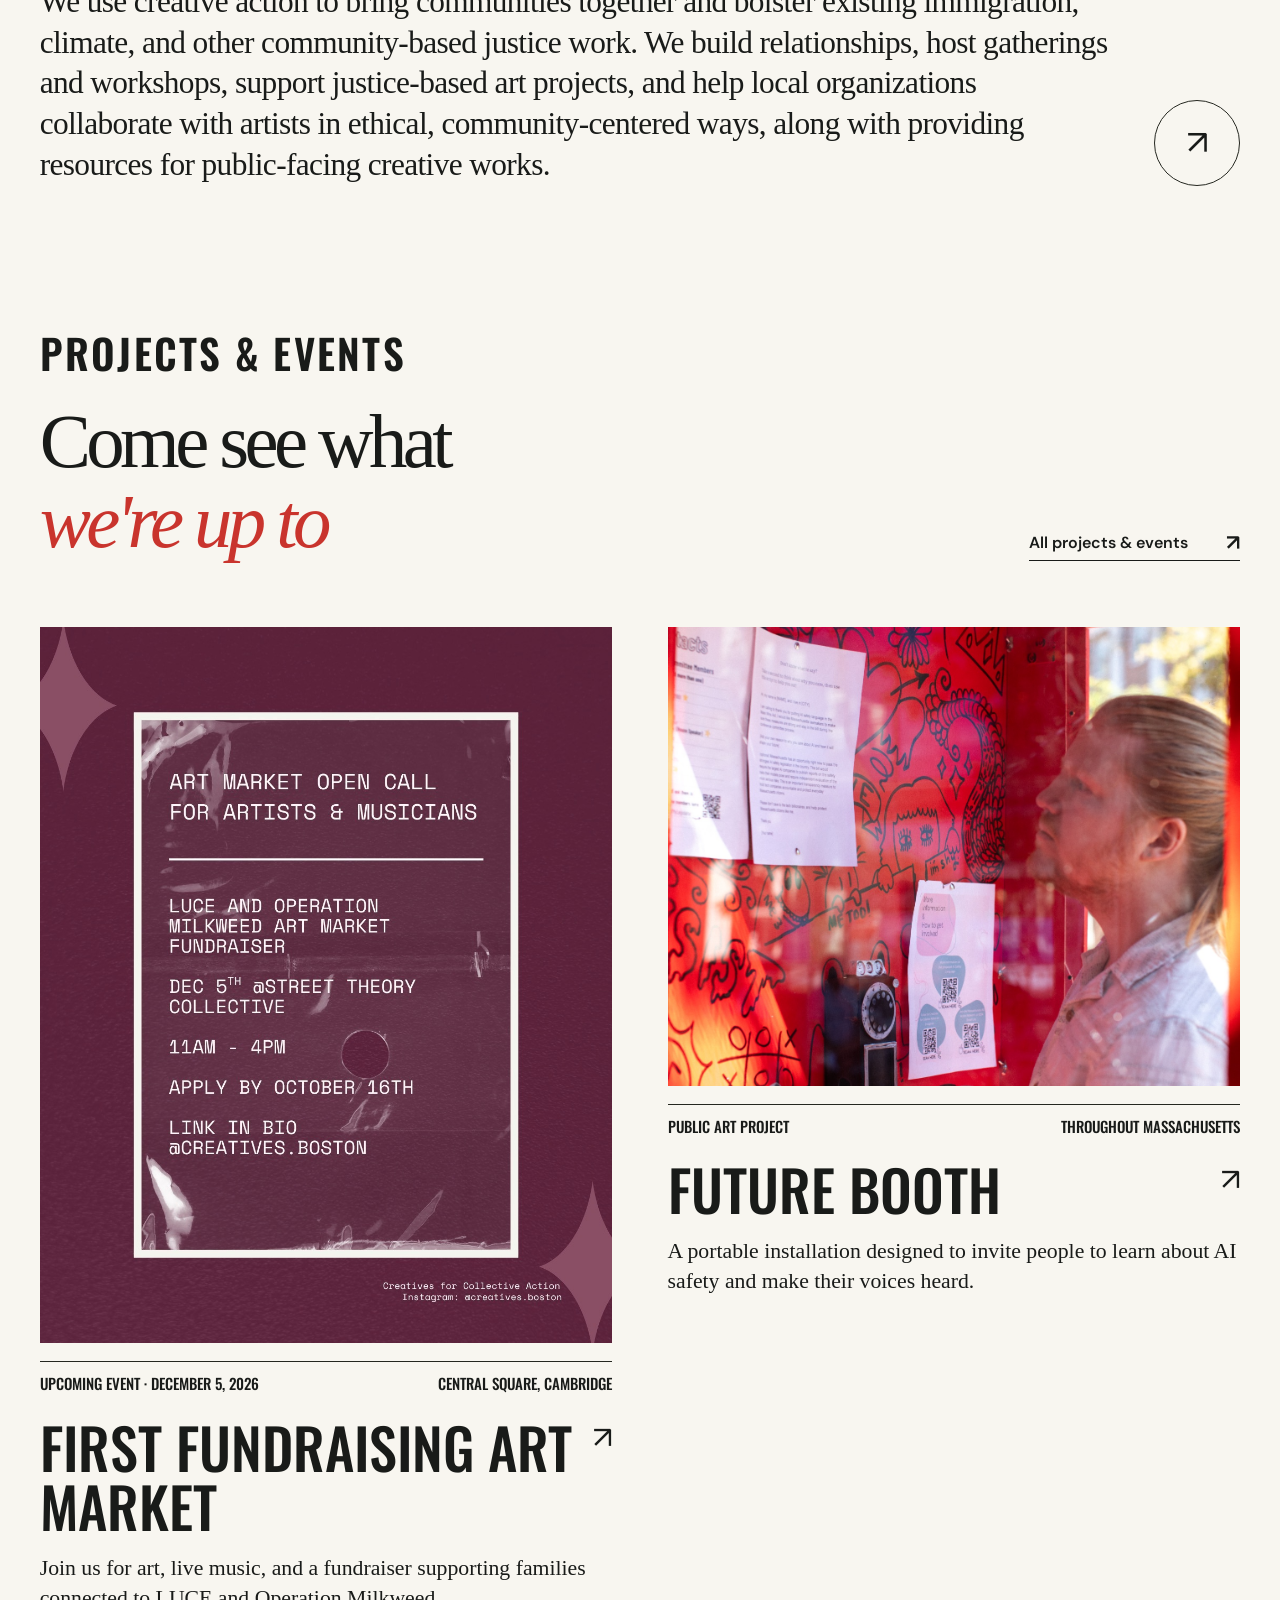
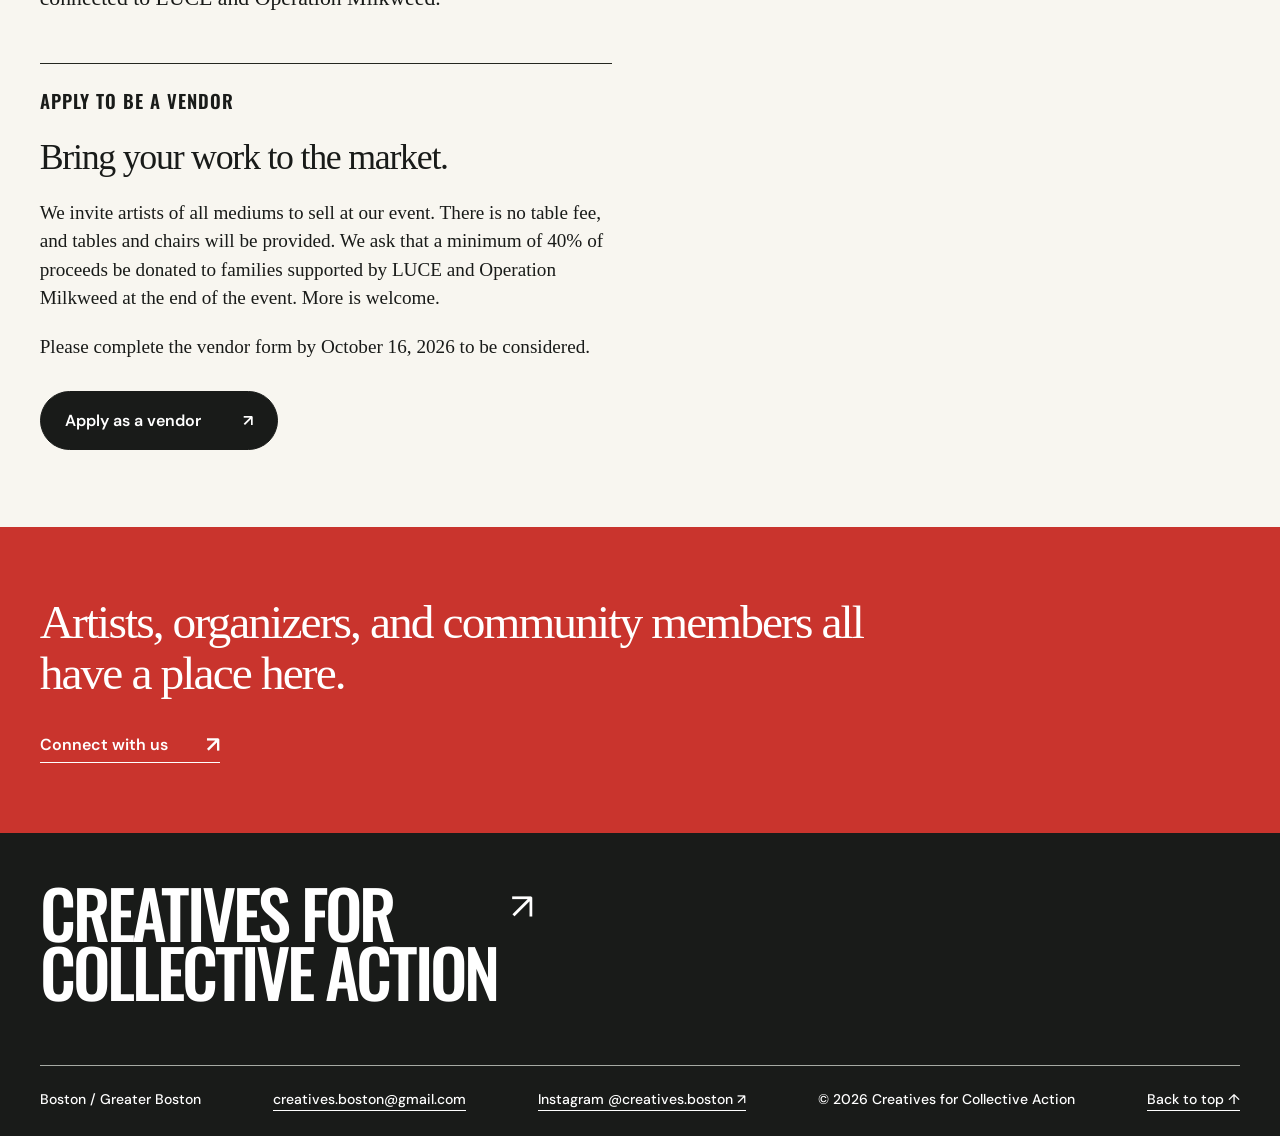
==== commit 27576a90: "Add files via upload" ====
--- a/index.html
+++ b/index.html
@@ -30,14 +30,14 @@
       <img src="images/hero.jpg" alt="The red Future Booth beside a public outreach table as community members pass by" loading="eager" />
       <div class="slot-placeholder" aria-hidden="true"><span class="placeholder-top">01 / A collective in motion</span><span class="placeholder-shapes"><i></i><i></i><i></i></span><span class="placeholder-bottom">YOUR HERO PHOTO<br /><small>Wide photo · suggested 1800 × 1000 px</small></span></div>
     </div></div>
-        <p class="hero-intro">We believe art is not only a tool for communication. It is a way to build relationships, make movements visible, invite participation, and help communities imagine what justice can look and feel like.</p>
+        <p class="hero-intro">Creatives for Collective Action is a Boston-based collective connecting artists, organizers, justice organizations, cultural spaces, and community members through justice-centered public art.</p>
         <div class="hero-actions"><a class="text-link" href="about.html">About the collective <span aria-hidden="true">↗</span></a><a class="text-link" href="projects-events.html">Explore our work <span aria-hidden="true">↗</span></a><a class="text-link" href="https://www.instagram.com/creatives.boston/" target="_blank" rel="noopener noreferrer">Check our socials <span aria-hidden="true">↗</span></a></div>
       </section>
 
       <section class="manifesto section-pad" aria-labelledby="mission-title">
         <p class="eyebrow">Our mission</p>
         <h2 id="mission-title">Uplifting communities <em>through art</em></h2>
-        <div class="manifesto-copy"><p>We are a Boston-based creative action collective connecting artists, organizers, and communities in order to bolster existing immigration, climate, and other community-based justice work. We build relationships, host gatherings and workshops, support justice-based art projects, and help local organizations collaborate with artists in ethical, community-centered ways, along with providing resources for public-facing creative works.</p><a class="round-link" href="about.html" aria-label="Read more about our mission"><span aria-hidden="true">↗</span></a></div>
+        <div class="manifesto-copy"><p>We use creative action to bring communities together and bolster existing immigration, climate, and other community-based justice work. We build relationships, host gatherings and workshops, support justice-based art projects, and help local organizations collaborate with artists in ethical, community-centered ways, along with providing resources for public-facing creative works.</p><a class="round-link" href="about.html" aria-label="Read more about our mission"><span aria-hidden="true">↗</span></a></div>
       </section>
 
       <section class="home-stories section-pad" aria-labelledby="stories-title">
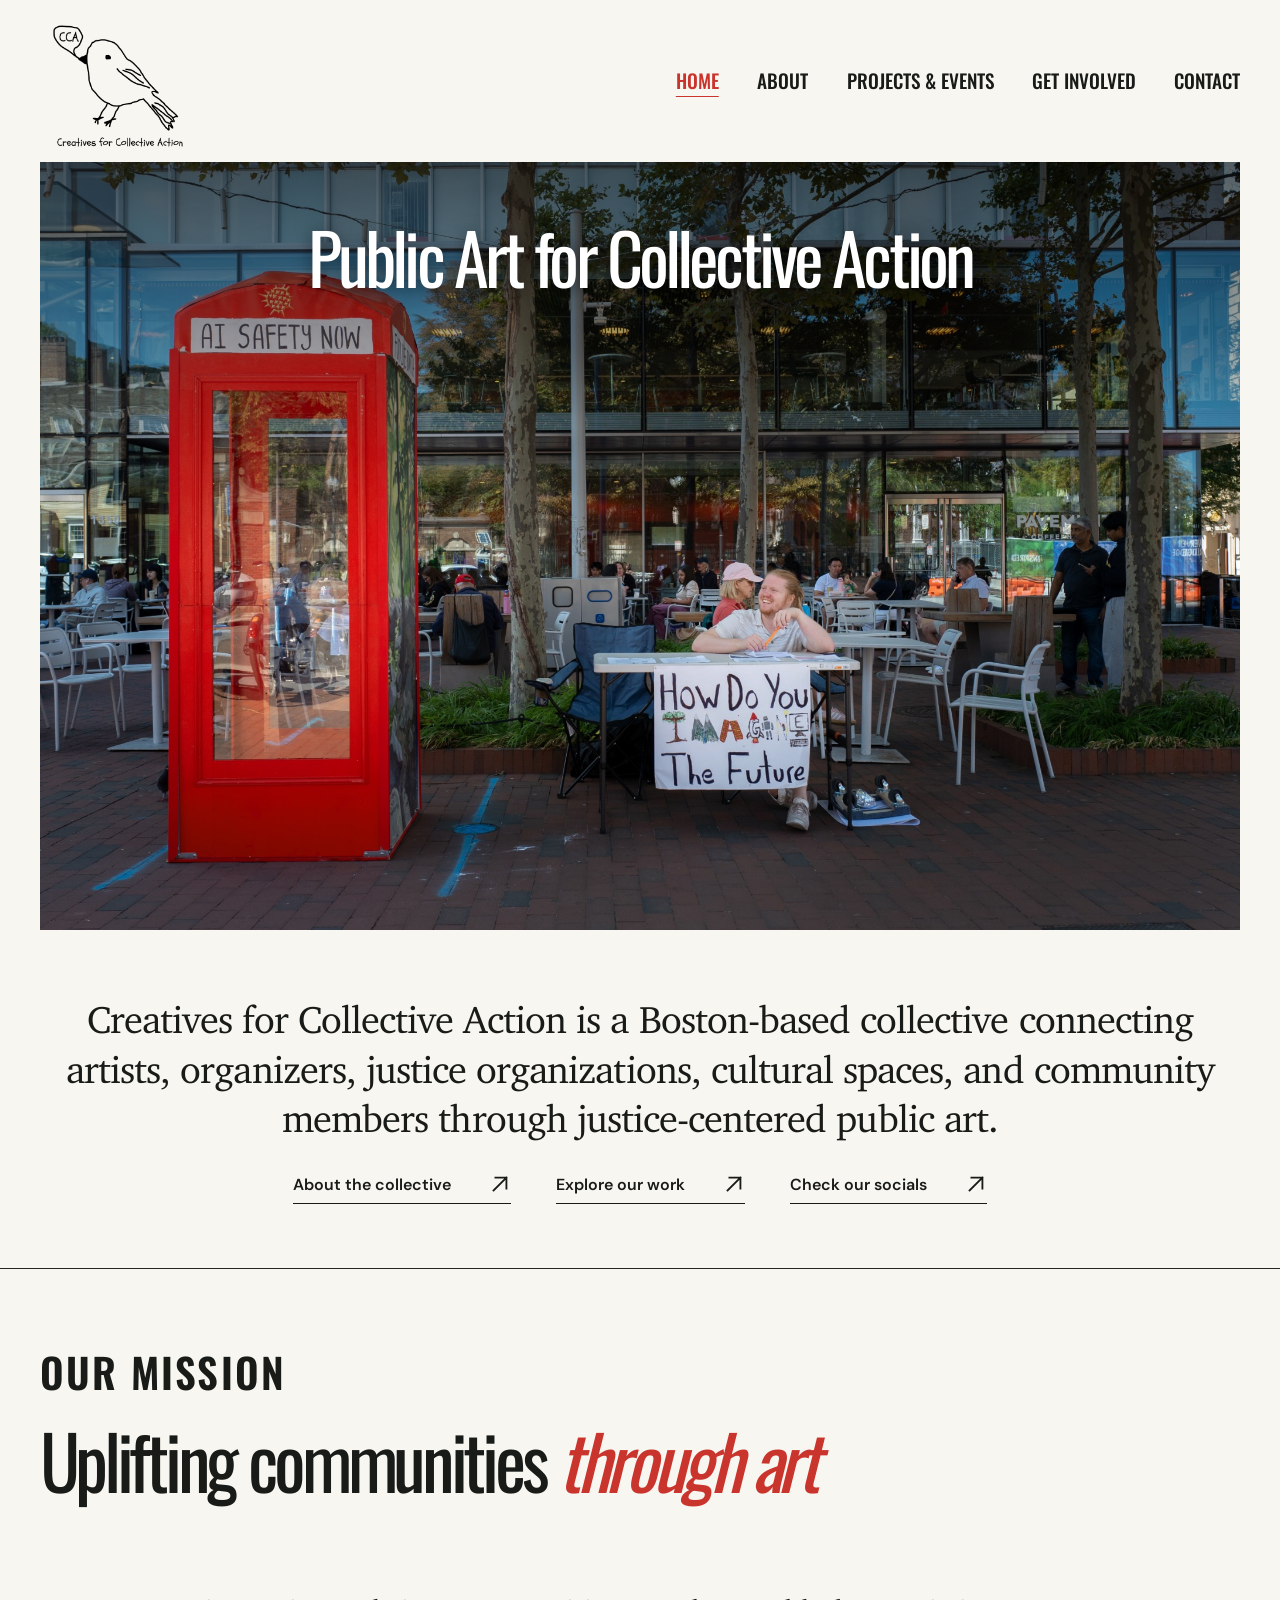
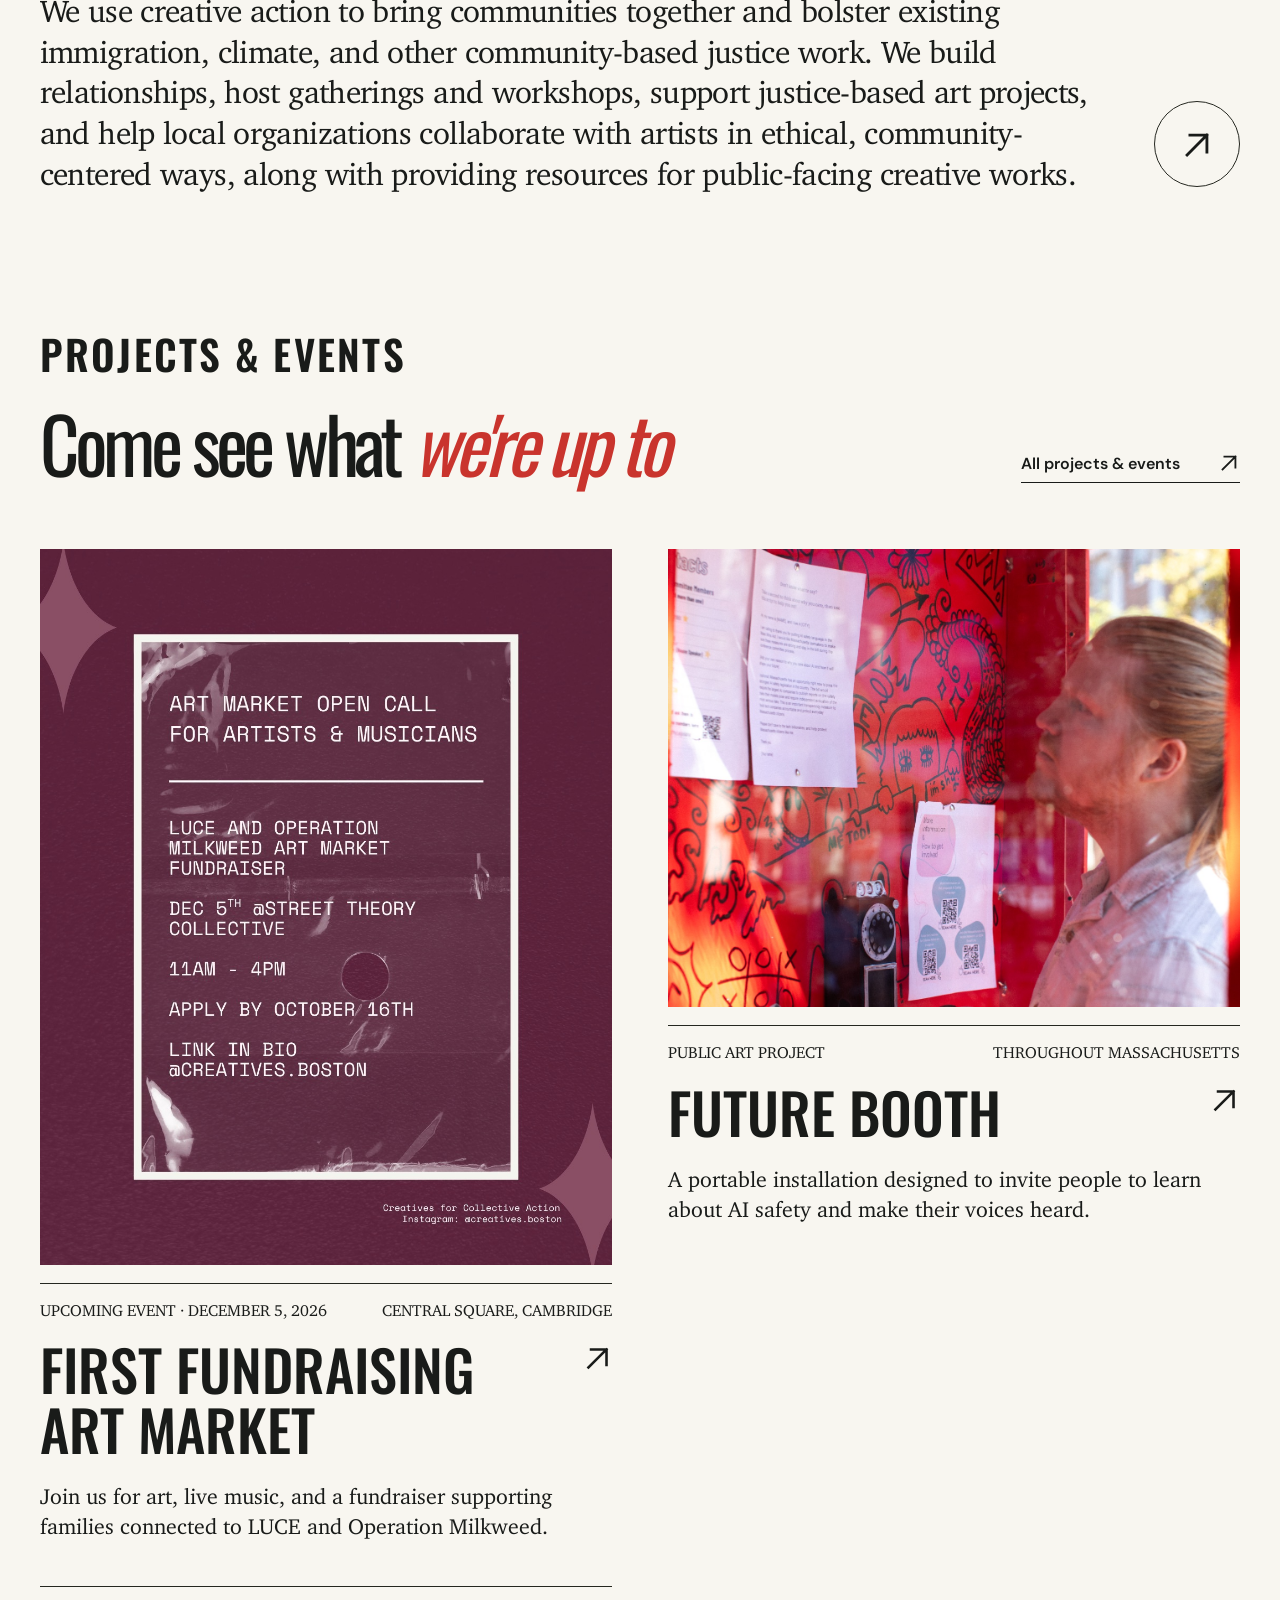
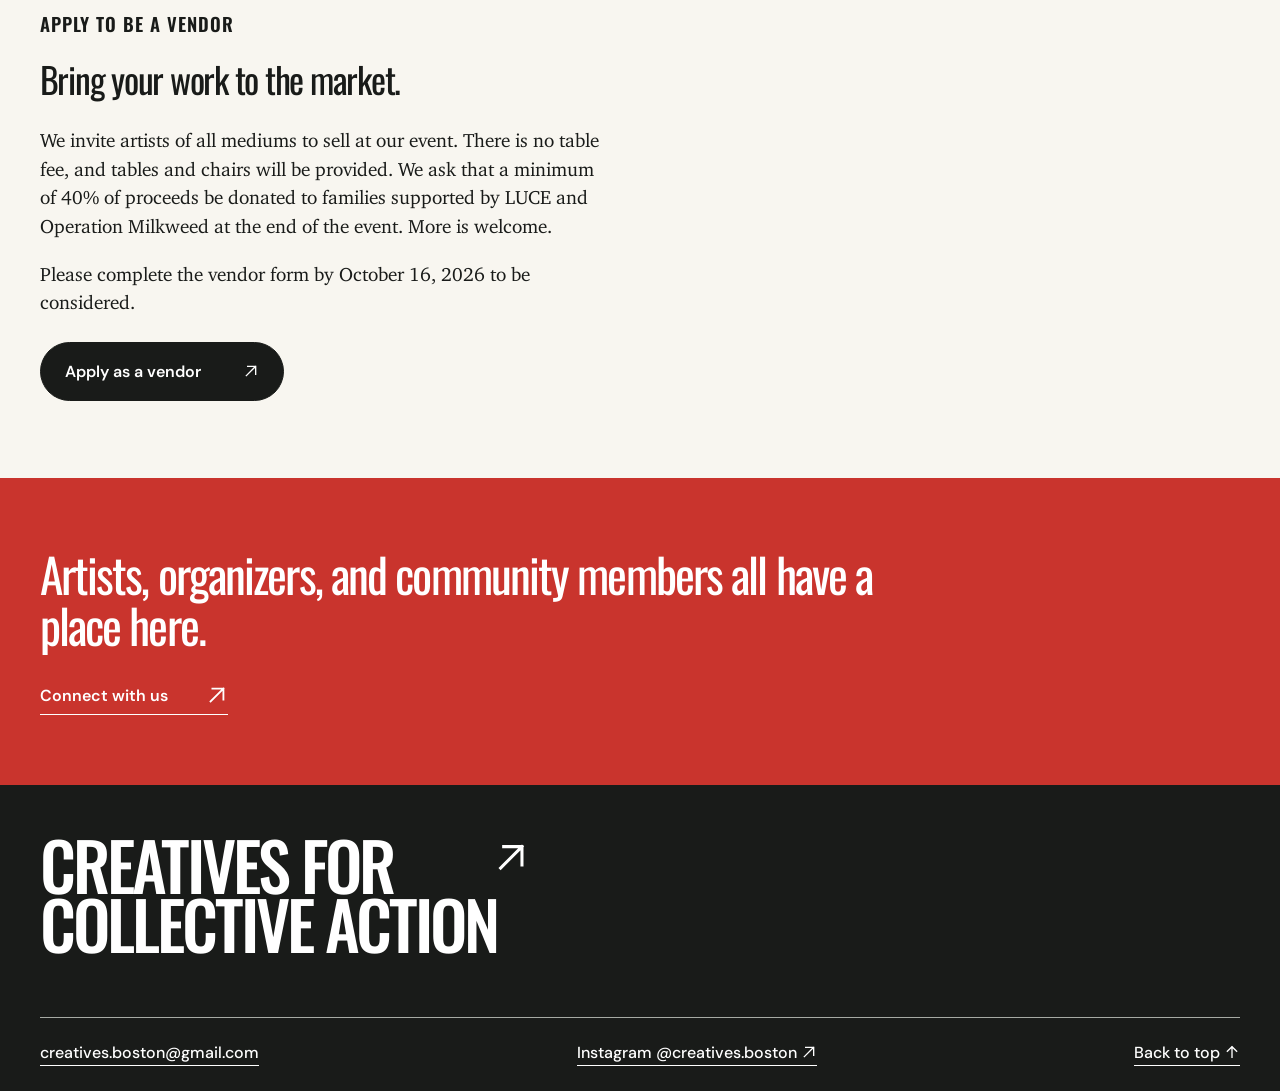
==== commit af4036d4: "Update CCA website with latest changes" ====
--- a/index.html
+++ b/index.html
@@ -18,9 +18,10 @@
       <button class="menu-toggle" type="button" aria-expanded="false" aria-controls="site-nav" aria-label="Open menu"><span></span><span></span></button>
       <nav class="site-nav" id="site-nav" aria-label="Main navigation">
         <a href="index.html" aria-current="page">Home</a>
-<a href="about.html">About</a>
-<a href="projects-events.html">Projects & Events</a>
-<a href="contact.html">Contact</a>
+        <a href="about.html">About</a>
+        <a href="projects-events.html">Projects &amp; Events</a>
+        <a href="get-involved.html">Get Involved</a>
+        <a href="contact.html">Contact</a>
       </nav>
     </header>
     <main id="main">
@@ -31,31 +32,31 @@
       <div class="slot-placeholder" aria-hidden="true"><span class="placeholder-top">01 / A collective in motion</span><span class="placeholder-shapes"><i></i><i></i><i></i></span><span class="placeholder-bottom">YOUR HERO PHOTO<br /><small>Wide photo · suggested 1800 × 1000 px</small></span></div>
     </div></div>
         <p class="hero-intro">Creatives for Collective Action is a Boston-based collective connecting artists, organizers, justice organizations, cultural spaces, and community members through justice-centered public art.</p>
-        <div class="hero-actions"><a class="text-link" href="about.html">About the collective <span aria-hidden="true">↗</span></a><a class="text-link" href="projects-events.html">Explore our work <span aria-hidden="true">↗</span></a><a class="text-link" href="https://www.instagram.com/creatives.boston/" target="_blank" rel="noopener noreferrer">Check our socials <span aria-hidden="true">↗</span></a></div>
+        <div class="hero-actions"><a class="text-link" href="about.html">About the collective <span aria-hidden="true"><svg class="arrow-icon" viewBox="0 0 24 24" width="24" height="24" fill="none" stroke="currentColor" stroke-width="2" stroke-linecap="square" stroke-linejoin="miter" aria-hidden="true" focusable="false"><path d="M5 19 19 5 M7 5h12v12" /></svg></span></a><a class="text-link" href="projects-events.html">Explore our work <span aria-hidden="true"><svg class="arrow-icon" viewBox="0 0 24 24" width="24" height="24" fill="none" stroke="currentColor" stroke-width="2" stroke-linecap="square" stroke-linejoin="miter" aria-hidden="true" focusable="false"><path d="M5 19 19 5 M7 5h12v12" /></svg></span></a><a class="text-link" href="https://www.instagram.com/creatives.boston/" target="_blank" rel="noopener noreferrer">Check our socials <span aria-hidden="true"><svg class="arrow-icon" viewBox="0 0 24 24" width="24" height="24" fill="none" stroke="currentColor" stroke-width="2" stroke-linecap="square" stroke-linejoin="miter" aria-hidden="true" focusable="false"><path d="M5 19 19 5 M7 5h12v12" /></svg></span></a></div>
       </section>
 
       <section class="manifesto section-pad" aria-labelledby="mission-title">
         <p class="eyebrow">Our mission</p>
         <h2 id="mission-title">Uplifting communities <em>through art</em></h2>
-        <div class="manifesto-copy"><p>We use creative action to bring communities together and bolster existing immigration, climate, and other community-based justice work. We build relationships, host gatherings and workshops, support justice-based art projects, and help local organizations collaborate with artists in ethical, community-centered ways, along with providing resources for public-facing creative works.</p><a class="round-link" href="about.html" aria-label="Read more about our mission"><span aria-hidden="true">↗</span></a></div>
+        <div class="manifesto-copy"><p>We use creative action to bring communities together and bolster existing immigration, climate, and other community-based justice work. We build relationships, host gatherings and workshops, support justice-based art projects, and help local organizations collaborate with artists in ethical, community-centered ways, along with providing resources for public-facing creative works.</p><a class="round-link" href="about.html" aria-label="Read more about our mission"><span aria-hidden="true"><svg class="arrow-icon" viewBox="0 0 24 24" width="24" height="24" fill="none" stroke="currentColor" stroke-width="2" stroke-linecap="square" stroke-linejoin="miter" aria-hidden="true" focusable="false"><path d="M5 19 19 5 M7 5h12v12" /></svg></span></a></div>
       </section>
 
       <section class="home-stories section-pad" aria-labelledby="stories-title">
-        <div class="stories-heading"><div><p class="eyebrow">Projects & events</p><h2 id="stories-title">Come see what<br /> <em>we're up to</em></h2></div><a class="text-link" href="projects-events.html">All projects & events <span aria-hidden="true">↗</span></a></div>
+        <div class="stories-heading"><div><p class="eyebrow">Projects & events</p><h2 id="stories-title">Come see what <em>we're up to</em></h2></div><a class="text-link" href="projects-events.html">All projects & events <span aria-hidden="true"><svg class="arrow-icon" viewBox="0 0 24 24" width="24" height="24" fill="none" stroke="currentColor" stroke-width="2" stroke-linecap="square" stroke-linejoin="miter" aria-hidden="true" focusable="false"><path d="M5 19 19 5 M7 5h12v12" /></svg></span></a></div>
         <div class="story-grid">
           <article class="story-card">
             <a class="story-image-link" href="projects-events.html#art-market" aria-label="Learn about the Fundraising Art Market"><div class="image-slot image-slot--market" data-image-slot>
       <img src="images/art-market.jpg" alt="Art market open call flyer for artists and musicians, December 5 at Street Theory Collective, 11am to 4pm; apply by October 16" loading="lazy" />
     </div></a>
             <div class="story-meta"><span>Upcoming event · December 5, 2026</span><span>Central Square, Cambridge</span></div>
-            <h3><a href="projects-events.html#art-market">First Fundraising Art Market <span aria-hidden="true">↗</span></a></h3>
+            <h3><a href="projects-events.html#art-market">First Fundraising Art Market <span aria-hidden="true"><svg class="arrow-icon" viewBox="0 0 24 24" width="24" height="24" fill="none" stroke="currentColor" stroke-width="2" stroke-linecap="square" stroke-linejoin="miter" aria-hidden="true" focusable="false"><path d="M5 19 19 5 M7 5h12v12" /></svg></span></a></h3>
             <p>Join us for art, live music, and a fundraiser supporting families connected to LUCE and Operation Milkweed.</p>
             <div class="market-vendor">
               <p class="eyebrow">Apply to be a vendor</p>
               <h4>Bring your work to the market.</h4>
               <p>We invite artists of all mediums to sell at our event. There is no table fee, and tables and chairs will be provided. We ask that a minimum of 40% of proceeds be donated to families supported by LUCE and Operation Milkweed at the end of the event. More is welcome.</p>
               <p>Please complete the vendor form by October 16, 2026 to be considered.</p>
-              <a class="pill-button" href="https://forms.gle/CvuBqxeWVDWDkyx5A" target="_blank" rel="noopener noreferrer">Apply as a vendor <span aria-hidden="true">↗</span></a>
+              <a class="pill-button" href="https://forms.gle/CvuBqxeWVDWDkyx5A" target="_blank" rel="noopener noreferrer">Apply as a vendor <span aria-hidden="true"><svg class="arrow-icon" viewBox="0 0 24 24" width="24" height="24" fill="none" stroke="currentColor" stroke-width="2" stroke-linecap="square" stroke-linejoin="miter" aria-hidden="true" focusable="false"><path d="M5 19 19 5 M7 5h12v12" /></svg></span></a>
             </div>
           </article>
           <article class="story-card">
@@ -64,18 +65,18 @@
       <div class="slot-placeholder" aria-hidden="true"><span class="placeholder-top">Public art project</span><span class="booth-illustration"><i></i><b>FUTURE</b><span></span></span><span class="placeholder-bottom">YOUR PHONE BOOTH HOME PHOTO<br /><small>Wide photo · suggested 1800 × 1100 px</small></span></div>
     </div></a>
             <div class="story-meta"><span>Public art project</span><span>Throughout Massachusetts</span></div>
-            <h3><a href="projects-events.html#future-booth">Future Booth <span aria-hidden="true">↗</span></a></h3>
+            <h3><a href="projects-events.html#future-booth">Future Booth <span aria-hidden="true"><svg class="arrow-icon" viewBox="0 0 24 24" width="24" height="24" fill="none" stroke="currentColor" stroke-width="2" stroke-linecap="square" stroke-linejoin="miter" aria-hidden="true" focusable="false"><path d="M5 19 19 5 M7 5h12v12" /></svg></span></a></h3>
             <p>A portable installation designed to invite people to learn about AI safety and make their voices heard.</p>
           </article>
         </div>
       </section>
 
-      <section class="home-invitation section-pad"><h2>Artists, organizers, and community members all have a place here.</h2><a class="text-link" href="contact.html">Connect with us <span aria-hidden="true">↗</span></a></section>
+      <section class="home-invitation section-pad"><h2>Artists, organizers, and community members all have a place here.</h2><a class="text-link" href="contact.html">Connect with us <span aria-hidden="true"><svg class="arrow-icon" viewBox="0 0 24 24" width="24" height="24" fill="none" stroke="currentColor" stroke-width="2" stroke-linecap="square" stroke-linejoin="miter" aria-hidden="true" focusable="false"><path d="M5 19 19 5 M7 5h12v12" /></svg></span></a></section>
 
     </main>
     <footer class="site-footer section-pad">
-      <a class="footer-wordmark" href="index.html">Creatives for<br />Collective Action<span class="footer-arrow" aria-hidden="true">↗</span></a>
-      <div class="footer-bottom"><span>Boston / Greater Boston</span><a href="mailto:creatives.boston@gmail.com">creatives.boston@gmail.com</a><a href="https://www.instagram.com/creatives.boston/" target="_blank" rel="noopener noreferrer">Instagram @creatives.boston ↗</a><span>© <span id="year">2026</span> Creatives for Collective Action</span><a href="#top">Back to top ↑</a></div>
+      <a class="footer-wordmark" href="index.html">Creatives for<br />Collective Action<span class="footer-arrow" aria-hidden="true"><svg class="arrow-icon" viewBox="0 0 24 24" width="24" height="24" fill="none" stroke="currentColor" stroke-width="2" stroke-linecap="square" stroke-linejoin="miter" aria-hidden="true" focusable="false"><path d="M5 19 19 5 M7 5h12v12" /></svg></span></a>
+      <div class="footer-bottom"><a href="mailto:creatives.boston@gmail.com">creatives.boston@gmail.com</a><a href="https://www.instagram.com/creatives.boston/" target="_blank" rel="noopener noreferrer">Instagram @creatives.boston <span aria-hidden="true"><svg class="arrow-icon" viewBox="0 0 24 24" width="24" height="24" fill="none" stroke="currentColor" stroke-width="2" stroke-linecap="square" stroke-linejoin="miter" aria-hidden="true" focusable="false"><path d="M5 19 19 5 M7 5h12v12" /></svg></span></a><a href="#top">Back to top <span aria-hidden="true"><svg class="arrow-icon" viewBox="0 0 24 24" width="24" height="24" fill="none" stroke="currentColor" stroke-width="2" stroke-linecap="square" stroke-linejoin="miter" aria-hidden="true" focusable="false"><path d="M12 20V4 M5 11l7-7 7 7" /></svg></span></a></div>
     </footer>
   </body>
 </html>
--- a/styles.css
+++ b/styles.css
@@ -1,24 +1,28 @@
 @import url('https://fonts.googleapis.com/css2?family=DM+Sans:wght@400;500;600;700&family=Oswald:wght@400;500;600;700&display=swap');
 
-:root{--paper:#f8f6f0;--ink:#191b19;--red:#c9342d;--orange:#ea6d41;--line:#252720;--muted:#5c5e58;--serif:Georgia,'Times New Roman',serif;--sans:'DM Sans',Arial,sans-serif;--condensed:'Oswald','Arial Narrow',Impact,sans-serif}
-*{box-sizing:border-box}html{scroll-behavior:smooth}body{margin:0;background:var(--paper);color:var(--ink);font-family:var(--sans)}button,a{font:inherit}a{color:inherit}button{cursor:pointer}img{display:block;max-width:100%}::selection{background:var(--red);color:#fff}section[id]{scroll-margin-top:88px}
+@font-face{font-family:'Charter';font-style:normal;font-weight:400;font-display:swap;src:url('fonts/charter_regular.woff2') format('woff2')}
+@font-face{font-family:'Charter';font-style:italic;font-weight:400;font-display:swap;src:url('fonts/charter_italic.woff2') format('woff2')}
+@font-face{font-family:'Charter';font-style:normal;font-weight:700;font-display:swap;src:url('fonts/charter_bold.woff2') format('woff2')}
+@font-face{font-family:'Charter';font-style:italic;font-weight:700;font-display:swap;src:url('fonts/charter_bold_italic.woff2') format('woff2')}
+:root{--paper:#f8f6f0;--ink:#191b19;--red:#c9342d;--orange:#ea6d41;--line:#252720;--muted:#5c5e58;--serif:'Charter',serif;--sans:'DM Sans',Arial,sans-serif;--condensed:'Oswald','Arial Narrow',Impact,sans-serif}
+*{box-sizing:border-box}html{scroll-behavior:smooth}body{margin:0;background:var(--paper);color:var(--ink);font-family:var(--serif);font-size:16px}button,a{font:inherit}a{color:inherit}button{cursor:pointer}img{display:block;max-width:100%}::selection{background:var(--red);color:#fff}section[id]{scroll-margin-top:88px}
 .skip-link{position:absolute;z-index:100;top:-100px;left:1rem;background:#fff;padding:1rem}.skip-link:focus{top:1rem}a:focus-visible,button:focus-visible{outline:3px solid var(--orange);outline-offset:4px}
-.section-pad{padding-left:clamp(24px,3.1vw,54px);padding-right:clamp(24px,3.1vw,54px)}.eyebrow{margin:0 0 24px;text-transform:uppercase;font:600 clamp(13px,1.45vw,19px)/1.25 var(--condensed);letter-spacing:.055em}.centered{text-align:center}.text-link{display:inline-flex;align-items:center;justify-content:space-between;gap:38px;min-width:140px;padding:6px 0;border-bottom:1px solid currentColor;text-decoration:none;font:600 16px/1.4 var(--sans)}.text-link span{font-size:22px;line-height:1;transition:transform .2s}.text-link:hover span{transform:translate(3px,-3px)}h1,h2,h3,p{margin-top:0}h1,h2,h3{font-weight:normal}h1 em,h2 em{font-weight:normal;font-style:italic}
-.site-header{min-height:96px;padding:20px clamp(24px,3.1vw,54px);display:flex;align-items:center;justify-content:space-between;gap:32px;background:var(--paper);position:relative;z-index:10}.wordmark{display:inline-flex;align-items:center;gap:13px;color:var(--ink);text-decoration:none;font:600 18px/.99 var(--serif);letter-spacing:-.035em}.wordmark strong{font-weight:700}.wordmark-symbol{display:flex;flex-direction:column;justify-content:center;gap:4px;width:31px;height:36px}.wordmark-symbol span{height:6px;background:var(--red);display:block}.wordmark-symbol span:nth-child(2){width:65%}.wordmark-symbol span:nth-child(3){width:90%}.site-nav{display:flex;align-items:center;gap:clamp(18px,3vw,56px);margin:auto}.site-nav a{font:500 clamp(16px,1.5vw,21px)/1 var(--condensed);text-transform:uppercase;text-decoration:none}.site-nav a:hover{color:var(--red)}.menu-toggle{display:none}
+.section-pad{padding-left:clamp(24px,3.1vw,54px);padding-right:clamp(24px,3.1vw,54px)}.eyebrow{margin:0 0 24px;text-transform:uppercase;font:600 clamp(16px,1.45vw,19px)/1.25 var(--condensed);letter-spacing:.055em}.centered{text-align:center}.text-link{display:inline-flex;align-items:center;justify-content:space-between;gap:38px;min-width:140px;padding:6px 0;border-bottom:1px solid currentColor;text-decoration:none;font:600 16px/1.4 var(--sans)}.text-link span{font-size:22px;line-height:1;transition:transform .2s}.text-link:hover span{transform:translate(3px,-3px)}h1,h2,h3,p{margin-top:0}h1,h2,h3,h4,h5,h6{font-family:var(--condensed);font-weight:normal}h1 em,h2 em{font-weight:normal;font-style:italic}
+.site-header{min-height:96px;padding:20px clamp(24px,3.1vw,54px);display:flex;align-items:center;justify-content:space-between;gap:32px;background:var(--paper);position:relative;z-index:10}.wordmark{display:inline-flex;align-items:center;gap:13px;color:var(--ink);text-decoration:none;font:600 18px/.99 var(--condensed);letter-spacing:-.035em}.wordmark strong{font-weight:700}.wordmark-symbol{display:flex;flex-direction:column;justify-content:center;gap:4px;width:31px;height:36px}.wordmark-symbol span{height:6px;background:var(--red);display:block}.wordmark-symbol span:nth-child(2){width:65%}.wordmark-symbol span:nth-child(3){width:90%}.site-nav{display:flex;align-items:center;gap:clamp(18px,3vw,56px);margin:auto}.site-nav a{font:500 clamp(16px,1.5vw,21px)/1 var(--condensed);text-transform:uppercase;text-decoration:none}.site-nav a:hover{color:var(--red)}.menu-toggle{display:none}
 .site-header{min-height:0;padding-top:4px;padding-bottom:4px}.wordmark{display:block;flex:none}.brand-logo{width:clamp(145px,12vw,180px);height:auto;mix-blend-mode:multiply}.site-nav{margin:0 0 0 auto}
 @media(max-width:900px){.brand-logo{width:145px}}
 @media(max-width:650px){.brand-logo{width:130px}.site-header{padding-top:2px;padding-bottom:2px}}
-.hero{padding-top:clamp(94px,12vw,194px);padding-bottom:54px}.hero h1{margin:0 auto;max-width:1400px;text-align:center;font:normal clamp(68px,10.3vw,164px)/.93 var(--condensed);text-transform:uppercase;letter-spacing:-.045em}.hero h1 em{display:block;font-family:var(--serif);font-size:.74em;text-transform:none;letter-spacing:-.07em}.hero-intro{font:normal clamp(24px,3vw,42px)/1.24 var(--serif);max-width:980px;text-align:center;margin:55px auto 33px;letter-spacing:-.025em}.hero-actions{display:flex;justify-content:center;gap:45px;flex-wrap:wrap;margin:0 auto 104px}.hero-image{height:clamp(440px,60vw,820px)}.image-caption{padding:14px 0;display:flex;justify-content:space-between;gap:16px;text-transform:uppercase;font:500 13px/1.3 var(--condensed);letter-spacing:.04em}
-.image-slot{position:relative;overflow:hidden;background:#e4dfd5}.image-slot>img{position:absolute;inset:0;width:100%;height:100%;object-fit:cover;opacity:0;z-index:2}.image-slot.has-image>img{opacity:1}.slot-placeholder{position:absolute;inset:0;display:flex;flex-direction:column;justify-content:space-between;padding:clamp(20px,3vw,45px);color:#fff}.placeholder-top,.placeholder-bottom{position:relative;z-index:1;font:500 clamp(15px,1.8vw,24px)/1.1 var(--condensed);text-transform:uppercase;letter-spacing:.04em}.placeholder-bottom{font-size:clamp(21px,3vw,42px)}.placeholder-bottom small{font:500 13px/1.3 var(--sans);text-transform:none;letter-spacing:0}.image-slot--hero{background:#ac362f}.image-slot--hero .slot-placeholder{background:radial-gradient(ellipse at 85% 80%,#e8793f 0%,transparent 47%),linear-gradient(125deg,#8b292c,#d94b36 60%,#982c30)}.placeholder-shapes{position:absolute;inset:18% 7% 13%;display:flex;align-items:center;justify-content:space-between;opacity:.78;transform:rotate(-7deg)}.placeholder-shapes i{width:24%;height:78%;background:#f3b99b;transform:skew(-10deg);border-radius:50% 50% 1% 1%}.placeholder-shapes i:nth-child(2){height:108%;background:#111b19;transform:skew(13deg)}.placeholder-shapes i:nth-child(3){background:#ffd79f;transform:skew(-18deg)}
-.manifesto{padding-top:clamp(95px,12vw,180px);padding-bottom:clamp(95px,12vw,180px);border-top:1px solid var(--line)}.manifesto h2{max-width:1260px;font:normal clamp(52px,6.9vw,110px)/1.04 var(--serif);letter-spacing:-.058em}.manifesto h2 em{color:var(--red)}.manifesto-copy{display:grid;grid-template-columns:1fr auto;align-items:end;gap:40px;margin-top:85px;margin-left:40%;}.manifesto-copy p{font:normal clamp(23px,2.45vw,36px)/1.3 var(--serif);letter-spacing:-.02em;margin:0}.round-link{width:86px;height:86px;border:1px solid var(--line);border-radius:50%;display:grid;place-items:center;text-decoration:none;font-size:34px;flex:none;transition:background .2s,color .2s}.round-link:hover{background:var(--ink);color:#fff}
-.feature--red{background:var(--red);color:#fff}.feature-heading{padding-top:clamp(75px,9vw,130px);padding-bottom:64px}.feature-heading h2{font:normal clamp(70px,11vw,160px)/.98 var(--condensed);text-transform:uppercase;letter-spacing:-.04em;margin:0 0 34px}.feature-heading h2 em{font-family:var(--serif);font-size:.78em;text-transform:none;letter-spacing:-.065em}.feature-heading>p:last-child{max-width:790px;font:normal clamp(21px,2.4vw,32px)/1.36 var(--serif);margin:0}.feature-image{height:clamp(480px,67vw,950px)}.image-slot--project{background:#e7986a}.image-slot--project .slot-placeholder{background:radial-gradient(circle at 50% 55%,#e2a56b 0%,#bc5337 65%,#862f2c 100%)}.booth-illustration{position:absolute;top:15%;left:50%;transform:translateX(-50%) rotate(-5deg);width:min(37%,300px);height:72%;border:14px solid #8d161b;background:#da3333;box-shadow:17px 25px 0 #772127,28px 38px 50px #51211977;display:flex;flex-direction:column;align-items:center;padding:12px}.booth-illustration:before{content:'';position:absolute;bottom:100%;width:calc(100% + 30px);height:55px;border-radius:65% 65% 0 0;background:#8d161b}.booth-illustration b{background:#f4dfc1;color:#a5282a;text-align:center;font:600 clamp(13px,2vw,26px) var(--condensed);width:100%;padding:5px}.booth-illustration span{border:8px solid #8d161b;width:92%;height:75%;margin-top:12px;background:repeating-linear-gradient(90deg,#f6d2a650 0 16%,#932c2b 16% 20%),linear-gradient(#e4bb96,#eccba9);box-shadow:inset 0 0 0 5px #f0c69a}.project-story{display:grid;grid-template-columns:1fr 1fr;gap:9%;padding-top:54px;padding-bottom:95px}.project-story h3{font:500 clamp(52px,6vw,90px)/1.08 var(--condensed);text-transform:uppercase;margin:0}.project-story p:not(.eyebrow){font:normal clamp(22px,2vw,29px)/1.34 var(--serif);max-width:680px;margin:0 0 35px}
-.about{padding-top:clamp(100px,12vw,190px);padding-bottom:clamp(100px,12vw,190px)}.about-heading h2,.audience h2,.events h2,.contact h2{font:normal clamp(61px,7.5vw,120px)/1.02 var(--serif);letter-spacing:-.065em;margin:0 0 clamp(60px,7vw,112px)}.about-heading h2 em,.audience h2 em,.events h2 em{color:var(--red)}.about-grid{display:grid;grid-template-columns:46% 1fr;align-items:start;gap:clamp(40px,8vw,150px)}.about-image{aspect-ratio:4/5;background:#d8cebb}.image-slot--portrait .slot-placeholder{color:var(--ink);background:linear-gradient(145deg,#f3d5a5,#c0bdaf 60%,#859994)}.placeholder-type{font:600 clamp(72px,11vw,155px)/.84 var(--condensed);letter-spacing:-.05em;transform:rotate(-6deg);align-self:center;margin:auto 0}.about-copy .lead{font:normal clamp(26px,2.6vw,39px)/1.25 var(--serif);letter-spacing:-.025em}.about-copy>p:not(.lead){font:normal clamp(16px,1.38vw,21px)/1.6 var(--sans);max-width:680px}.principles{margin-top:70px;border-top:1px solid var(--line)}.principles>div{display:grid;grid-template-columns:45px 130px 1fr;gap:12px;align-items:baseline;padding:22px 0;border-bottom:1px solid var(--line)}.principles span{font:500 16px var(--condensed)}.principles strong{font:500 26px var(--condensed);text-transform:uppercase}.principles p{font:normal 15px/1.45 var(--sans);margin:0}
+.hero{padding-top:clamp(94px,12vw,194px);padding-bottom:54px}.hero h1{margin:0 auto;max-width:1400px;text-align:center;font:normal clamp(68px,10.3vw,164px)/.93 var(--condensed);text-transform:uppercase;letter-spacing:-.045em}.hero h1 em{display:block;font-family:var(--condensed);font-size:.74em;text-transform:none;letter-spacing:-.07em}.hero-intro{font:normal clamp(24px,3vw,42px)/1.24 var(--serif);max-width:980px;text-align:center;margin:55px auto 33px;letter-spacing:-.025em}.hero-actions{display:flex;justify-content:center;gap:45px;flex-wrap:wrap;margin:0 auto 104px}.hero-image{height:clamp(440px,60vw,820px)}.image-caption{padding:14px 0;display:flex;justify-content:space-between;gap:16px;text-transform:uppercase;font:500 16px/1.3 var(--serif);letter-spacing:.04em}
+.image-slot{position:relative;overflow:hidden;background:#e4dfd5}.image-slot>img{position:absolute;inset:0;width:100%;height:100%;object-fit:cover;opacity:0;z-index:2}.image-slot.has-image>img{opacity:1}.slot-placeholder{position:absolute;inset:0;display:flex;flex-direction:column;justify-content:space-between;padding:clamp(20px,3vw,45px);color:#fff}.placeholder-top,.placeholder-bottom{position:relative;z-index:1;font:500 clamp(16px,1.8vw,24px)/1.1 var(--condensed);text-transform:uppercase;letter-spacing:.04em}.placeholder-bottom{font-size:clamp(21px,3vw,42px)}.placeholder-bottom small{font:500 16px/1.3 var(--serif);text-transform:none;letter-spacing:0}.image-slot--hero{background:#ac362f}.image-slot--hero .slot-placeholder{background:radial-gradient(ellipse at 85% 80%,#e8793f 0%,transparent 47%),linear-gradient(125deg,#8b292c,#d94b36 60%,#982c30)}.placeholder-shapes{position:absolute;inset:18% 7% 13%;display:flex;align-items:center;justify-content:space-between;opacity:.78;transform:rotate(-7deg)}.placeholder-shapes i{width:24%;height:78%;background:#f3b99b;transform:skew(-10deg);border-radius:50% 50% 1% 1%}.placeholder-shapes i:nth-child(2){height:108%;background:#111b19;transform:skew(13deg)}.placeholder-shapes i:nth-child(3){background:#ffd79f;transform:skew(-18deg)}
+.manifesto{padding-top:clamp(95px,12vw,180px);padding-bottom:clamp(95px,12vw,180px);border-top:1px solid var(--line)}.manifesto h2{max-width:1260px;font:normal clamp(52px,6.9vw,110px)/1.04 var(--condensed);letter-spacing:-.058em}.manifesto h2 em{color:var(--red)}.manifesto-copy{display:grid;grid-template-columns:1fr auto;align-items:end;gap:40px;margin-top:85px;margin-left:40%;}.manifesto-copy p{font:normal clamp(23px,2.45vw,36px)/1.3 var(--serif);letter-spacing:-.02em;margin:0}.round-link{width:86px;height:86px;border:1px solid var(--line);border-radius:50%;display:grid;place-items:center;text-decoration:none;font-size:34px;flex:none;transition:background .2s,color .2s}.round-link:hover{background:var(--ink);color:#fff}
+.feature--red{background:var(--red);color:#fff}.feature-heading{padding-top:clamp(75px,9vw,130px);padding-bottom:64px}.feature-heading h2{font:normal clamp(70px,11vw,160px)/.98 var(--condensed);text-transform:uppercase;letter-spacing:-.04em;margin:0 0 34px}.feature-heading h2 em{font-family:var(--condensed);font-size:.78em;text-transform:none;letter-spacing:-.065em}.feature-heading>p:last-child{max-width:790px;font:normal clamp(21px,2.4vw,32px)/1.36 var(--serif);margin:0}.feature-image{height:clamp(480px,67vw,950px)}.image-slot--project{background:#e7986a}.image-slot--project .slot-placeholder{background:radial-gradient(circle at 50% 55%,#e2a56b 0%,#bc5337 65%,#862f2c 100%)}.booth-illustration{position:absolute;top:15%;left:50%;transform:translateX(-50%) rotate(-5deg);width:min(37%,300px);height:72%;border:14px solid #8d161b;background:#da3333;box-shadow:17px 25px 0 #772127,28px 38px 50px #51211977;display:flex;flex-direction:column;align-items:center;padding:12px}.booth-illustration:before{content:'';position:absolute;bottom:100%;width:calc(100% + 30px);height:55px;border-radius:65% 65% 0 0;background:#8d161b}.booth-illustration b{background:#f4dfc1;color:#a5282a;text-align:center;font:600 clamp(16px,2vw,26px) var(--condensed);width:100%;padding:5px}.booth-illustration span{border:8px solid #8d161b;width:92%;height:75%;margin-top:12px;background:repeating-linear-gradient(90deg,#f6d2a650 0 16%,#932c2b 16% 20%),linear-gradient(#e4bb96,#eccba9);box-shadow:inset 0 0 0 5px #f0c69a}.project-story{display:grid;grid-template-columns:1fr 1fr;gap:9%;padding-top:54px;padding-bottom:95px}.project-story h3{font:500 clamp(52px,6vw,90px)/1.08 var(--condensed);text-transform:uppercase;margin:0}.project-story p:not(.eyebrow){font:normal clamp(22px,2vw,29px)/1.34 var(--serif);max-width:680px;margin:0 0 35px}
+.about{padding-top:clamp(100px,12vw,190px);padding-bottom:clamp(100px,12vw,190px)}.about-heading h2,.audience h2,.events h2,.contact h2{font:normal clamp(61px,7.5vw,120px)/1.02 var(--condensed);letter-spacing:-.065em;margin:0 0 clamp(60px,7vw,112px)}.about-heading h2 em,.audience h2 em,.events h2 em{color:var(--red)}.about-grid{display:grid;grid-template-columns:46% 1fr;align-items:start;gap:clamp(40px,8vw,150px)}.about-image{aspect-ratio:4/5;background:#d8cebb}.image-slot--portrait .slot-placeholder{color:var(--ink);background:linear-gradient(145deg,#f3d5a5,#c0bdaf 60%,#859994)}.placeholder-type{font:600 clamp(72px,11vw,155px)/.84 var(--condensed);letter-spacing:-.05em;transform:rotate(-6deg);align-self:center;margin:auto 0}.about-copy .lead{font:normal clamp(26px,2.6vw,39px)/1.25 var(--serif);letter-spacing:-.025em}.about-copy>p:not(.lead){font:normal clamp(16px,1.38vw,21px)/1.6 var(--serif);max-width:680px}.principles{margin-top:70px;border-top:1px solid var(--line)}.principles>div{display:grid;grid-template-columns:45px 130px 1fr;gap:12px;align-items:baseline;padding:22px 0;border-bottom:1px solid var(--line)}.principles span{font:500 16px var(--condensed)}.principles strong{font:500 26px var(--condensed);text-transform:uppercase}.principles p{font:normal 16px/1.45 var(--serif);margin:0}
 .audience{background:#1e2623;color:#f9f7ef;padding-top:clamp(90px,11vw,170px);padding-bottom:clamp(105px,12vw,190px)}.audience h2 em{color:#ea8c69}.audience-list{border-top:1px solid #ffffff90}.audience-list>div{display:grid;grid-template-columns:7% 38% 1fr 36px;align-items:center;gap:22px;border-bottom:1px solid #ffffff90;padding:34px 0}.row-number{font:500 18px var(--condensed)}.audience h3{font:500 clamp(27px,3.2vw,48px)/1.12 var(--condensed);text-transform:uppercase;margin:0}.audience-list p{max-width:480px;font:normal clamp(16px,1.45vw,21px)/1.5 var(--serif);margin:0}.row-arrow{font-size:25px}
-.events{padding-top:clamp(100px,12vw,190px);padding-bottom:clamp(100px,12vw,190px)}.events-heading{display:grid;grid-template-columns:1.5fr .6fr;gap:65px;align-items:end}.events-heading>p{font:normal clamp(19px,1.9vw,27px)/1.4 var(--serif);max-width:410px;margin-bottom:clamp(60px,7vw,112px)}.events-layout{display:grid;grid-template-columns:1.5fr .65fr;gap:clamp(34px,5vw,80px);align-items:end}.events-image{aspect-ratio:1.42;background:#e7c37a}.image-slot--events .slot-placeholder{background:linear-gradient(135deg,#f1ba62,#e36e4c 52%,#a53631);color:#282c26}.events-note{padding:0 0 8px}.events-note h3{font:normal clamp(33px,3.2vw,52px)/1.14 var(--serif);letter-spacing:-.04em}.events-note>p{font:normal 18px/1.55 var(--sans);margin-bottom:30px}
-.contact{background:#e5e8db;padding-top:clamp(100px,13vw,210px);padding-bottom:clamp(95px,11vw,175px)}.contact h2{max-width:1200px;margin-bottom:55px}.contact h2 em{color:var(--red)}.contact>p:not(.eyebrow):not(.contact-note){font:normal clamp(23px,2.5vw,35px)/1.32 var(--serif);max-width:860px}.contact-paths{display:grid;grid-template-columns:repeat(3,1fr);gap:38px;margin-top:95px}.contact-paths>div{border-top:1px solid var(--ink);padding-top:20px}.contact-paths span{font:500 17px var(--condensed);display:block;margin-bottom:22px}.contact-paths strong{display:block;font:500 clamp(26px,2.7vw,43px)/1.1 var(--condensed);text-transform:uppercase;margin-bottom:20px}.contact-paths p{font:normal 17px/1.5 var(--sans);max-width:310px}.contact-note{margin:80px 0 0;font-size:14px;color:#444b44;border-left:2px solid var(--red);padding-left:16px}
-.site-footer{background:var(--ink);color:#fff;padding-top:90px;padding-bottom:30px}.footer-wordmark{display:block;position:relative;width:fit-content;font:500 clamp(58px,10vw,170px)/.88 var(--condensed);text-transform:uppercase;letter-spacing:-.045em;text-decoration:none}.footer-arrow{position:absolute;top:0;right:-.9em;font:normal .55em var(--sans)}.footer-bottom{margin-top:130px;padding-top:24px;border-top:1px solid #a6aaa4;display:flex;justify-content:space-between;gap:25px;flex-wrap:wrap;font:500 14px/1.4 var(--sans)}.footer-bottom a{text-decoration:none;border-bottom:1px solid currentColor}
+.events{padding-top:clamp(100px,12vw,190px);padding-bottom:clamp(100px,12vw,190px)}.events-heading{display:grid;grid-template-columns:1.5fr .6fr;gap:65px;align-items:end}.events-heading>p{font:normal clamp(19px,1.9vw,27px)/1.4 var(--serif);max-width:410px;margin-bottom:clamp(60px,7vw,112px)}.events-layout{display:grid;grid-template-columns:1.5fr .65fr;gap:clamp(34px,5vw,80px);align-items:end}.events-image{aspect-ratio:1.42;background:#e7c37a}.image-slot--events .slot-placeholder{background:linear-gradient(135deg,#f1ba62,#e36e4c 52%,#a53631);color:#282c26}.events-note{padding:0 0 8px}.events-note h3{font:normal clamp(33px,3.2vw,52px)/1.14 var(--condensed);letter-spacing:-.04em}.events-note>p{font:normal 18px/1.55 var(--serif);margin-bottom:30px}
+.contact{background:#e5e8db;padding-top:clamp(100px,13vw,210px);padding-bottom:clamp(95px,11vw,175px)}.contact h2{max-width:1200px;margin-bottom:55px}.contact h2 em{color:var(--red)}.contact>p:not(.eyebrow):not(.contact-note){font:normal clamp(23px,2.5vw,35px)/1.32 var(--serif);max-width:860px}.contact-paths{display:grid;grid-template-columns:repeat(3,1fr);gap:38px;margin-top:95px}.contact-paths>div{border-top:1px solid var(--ink);padding-top:20px}.contact-paths span{font:500 17px var(--condensed);display:block;margin-bottom:22px}.contact-paths strong{display:block;font:500 clamp(26px,2.7vw,43px)/1.1 var(--condensed);text-transform:uppercase;margin-bottom:20px}.contact-paths p{font:normal 17px/1.5 var(--serif);max-width:310px}.contact-note{margin:80px 0 0;font-size:16px;color:#444b44;border-left:2px solid var(--red);padding-left:16px}
+.site-footer{background:var(--ink);color:#fff;padding-top:90px;padding-bottom:30px}.footer-wordmark{display:block;position:relative;width:fit-content;font:500 clamp(58px,10vw,170px)/.88 var(--condensed);text-transform:uppercase;letter-spacing:-.045em;text-decoration:none}.footer-arrow{position:absolute;top:0;right:-.9em;font:normal .55em var(--sans)}.footer-bottom{margin-top:130px;padding-top:24px;border-top:1px solid #a6aaa4;display:flex;justify-content:space-between;gap:25px;flex-wrap:wrap;font:500 16px/1.4 var(--sans)}.footer-bottom a{text-decoration:none;border-bottom:1px solid currentColor}
 @media(max-width:900px){.site-header{min-height:76px}.menu-toggle{width:44px;height:44px;border:0;background:none;display:flex;flex-direction:column;justify-content:center;gap:7px;align-items:center}.menu-toggle span{display:block;width:26px;height:2px;background:var(--ink)}.site-nav{display:none;position:absolute;top:100%;left:0;right:0;background:var(--paper);padding:20px 24px 28px;border-bottom:1px solid var(--ink);flex-direction:column;align-items:flex-start;gap:25px}.site-nav.is-open{display:flex}.site-nav a{font-size:30px}.hero-actions{margin-bottom:65px}.manifesto-copy{margin-left:18%}.project-story{gap:40px}.about-grid{grid-template-columns:42% 1fr;gap:36px}.principles>div{grid-template-columns:30px 1fr}.principles p{grid-column:2}.events-heading{grid-template-columns:1fr}.events-heading>p{margin:0 0 58px}.events-layout{grid-template-columns:1.2fr 1fr}}
-@media(max-width:650px){.wordmark{font-size:15px}.wordmark-symbol{width:25px}.hero{padding-top:100px}.hero h1{font-size:clamp(57px,13.5vw,91px)}.hero h1 em{font-size:.82em}.hero-intro{font-size:25px;margin-top:42px}.hero-actions{gap:14px 28px}.text-link{font-size:14px;min-width:128px;gap:12px}.hero-image{height:520px}.image-caption{font-size:11px}.manifesto h2{font-size:clamp(48px,10vw,72px)}.manifesto-copy{margin:55px 0 0;grid-template-columns:1fr}.manifesto-copy p{font-size:23px}.round-link{width:66px;height:66px}.feature-heading h2{font-size:clamp(68px,14vw,105px)}.feature-image{height:560px}.booth-illustration{width:52%;height:62%;top:20%;border-width:9px}.booth-illustration:before{height:38px}.project-story{grid-template-columns:1fr;gap:24px;padding-top:40px;padding-bottom:75px}.project-story p:not(.eyebrow){font-size:21px}.about-heading h2,.audience h2,.events h2,.contact h2{font-size:clamp(52px,11vw,80px);margin-bottom:60px}.about-grid{grid-template-columns:1fr}.about-image{max-height:640px}.about-copy .lead{font-size:28px}.placeholder-type{font-size:clamp(95px,22vw,150px)}.audience-list>div{grid-template-columns:35px 1fr 25px;gap:12px;padding:25px 0}.audience h3{font-size:29px}.audience-list p{grid-column:2;grid-row:2}.row-arrow{grid-column:3;grid-row:1}.events-layout{grid-template-columns:1fr}.events-note{padding:0}.contact-paths{grid-template-columns:1fr;margin-top:70px;gap:38px}.contact-paths strong{font-size:32px}.contact-note{margin-top:60px}.footer-wordmark{font-size:clamp(54px,12.5vw,85px)}.footer-bottom{margin-top:95px;flex-direction:column}.slot-placeholder{padding:22px}.placeholder-bottom{font-size:25px}}
+@media(max-width:650px){.wordmark{font-size:16px}.wordmark-symbol{width:25px}.hero{padding-top:100px}.hero h1{font-size:clamp(57px,13.5vw,91px)}.hero h1 em{font-size:.82em}.hero-intro{font-size:25px;margin-top:42px}.hero-actions{gap:14px 28px}.text-link{font-size:16px;min-width:128px;gap:12px}.hero-image{height:520px}.image-caption{font-size:16px}.manifesto h2{font-size:clamp(48px,10vw,72px)}.manifesto-copy{margin:55px 0 0;grid-template-columns:1fr}.manifesto-copy p{font-size:23px}.round-link{width:66px;height:66px}.feature-heading h2{font-size:clamp(68px,14vw,105px)}.feature-image{height:560px}.booth-illustration{width:52%;height:62%;top:20%;border-width:9px}.booth-illustration:before{height:38px}.project-story{grid-template-columns:1fr;gap:24px;padding-top:40px;padding-bottom:75px}.project-story p:not(.eyebrow){font-size:21px}.about-heading h2,.audience h2,.events h2,.contact h2{font-size:clamp(52px,11vw,80px);margin-bottom:60px}.about-grid{grid-template-columns:1fr}.about-image{max-height:640px}.about-copy .lead{font-size:28px}.placeholder-type{font-size:clamp(95px,22vw,150px)}.audience-list>div{grid-template-columns:35px 1fr 25px;gap:12px;padding:25px 0}.audience h3{font-size:29px}.audience-list p{grid-column:2;grid-row:2}.row-arrow{grid-column:3;grid-row:1}.events-layout{grid-template-columns:1fr}.events-note{padding:0}.contact-paths{grid-template-columns:1fr;margin-top:70px;gap:38px}.contact-paths strong{font-size:32px}.contact-note{margin-top:60px}.footer-wordmark{font-size:clamp(54px,12.5vw,85px)}.footer-bottom{margin-top:95px;flex-direction:column}.slot-placeholder{padding:22px}.placeholder-bottom{font-size:25px}}
 @media(prefers-reduced-motion:reduce){html{scroll-behavior:auto}*,*:before,*:after{transition-duration:.01ms!important;animation-duration:.01ms!important}}
 
 /* Multi-page layout */
@@ -29,13 +33,13 @@
 .booth-gallery>.image-slot{min-width:0;height:100%}
 .inner-hero{padding-top:clamp(110px,13vw,205px);padding-bottom:clamp(90px,10vw,150px);border-bottom:1px solid var(--line)}
 .inner-hero h1{font:normal clamp(76px,11vw,170px)/.94 var(--condensed);text-transform:uppercase;letter-spacing:-.045em;max-width:1450px;margin:0 0 55px}
-.inner-hero h1 em{font:.8em var(--serif);text-transform:none;letter-spacing:-.07em}
+.inner-hero h1 em{font:.8em var(--condensed);text-transform:none;letter-spacing:-.07em}
 .projects-opening{padding-top:clamp(86px,9vw,140px);padding-bottom:clamp(86px,9vw,140px)}
 .projects-opening h1.projects-label{font:600 clamp(17px,1.7vw,23px)/1.25 var(--condensed);letter-spacing:.055em;text-transform:uppercase;margin:0 0 30px}
 .inner-intro{max-width:1080px;font:normal clamp(25px,3.05vw,44px)/1.25 var(--serif);letter-spacing:-.025em;margin:0}
 .home-stories{padding-top:clamp(90px,11vw,160px);padding-bottom:clamp(105px,12vw,185px)}
-.stories-heading{display:flex;align-items:end;justify-content:space-between;gap:38px;margin-bottom:66px}
-.stories-heading h2,.pillars h2,.building h2,.theory h2,.vendor-call h2,.art-builds h2,.contact-details h2{font:normal clamp(55px,7.4vw,113px)/1.04 var(--serif);letter-spacing:-.06em;margin:0}
+.stories-heading{display:flex;flex-wrap:wrap;align-items:end;justify-content:space-between;gap:38px;margin-bottom:66px}
+.stories-heading h2,.pillars h2,.building h2,.theory h2,.vendor-call h2,.art-builds h2,.contact-details h2{font:normal clamp(55px,7.4vw,113px)/1.04 var(--condensed);letter-spacing:-.06em;margin:0}
 .stories-heading h2 em,.pillars h2 em,.building h2 em,.theory h2 em,.vendor-call h2 em,.art-builds h2 em,.contact-details h2 em{color:var(--red)}
 .story-grid{display:grid;grid-template-columns:1fr 1fr;gap:clamp(26px,4.3vw,70px)}
 .story-image-link{display:block;text-decoration:none}
@@ -43,23 +47,23 @@
 .story-image-link:hover .image-slot>img{transform:scale(1.025)}
 .story-image-link .image-slot>img{transition:transform .25s}
 .story-card .image-slot--project>img{object-position:center 52%}
-.story-meta{display:flex;justify-content:space-between;flex-wrap:wrap;gap:8px;margin:18px 0 23px;text-transform:uppercase;font:500 15px/1.3 var(--condensed);border-top:1px solid var(--line);padding-top:12px}
+.story-meta{display:flex;justify-content:space-between;flex-wrap:wrap;gap:8px;margin:18px 0 23px;text-transform:uppercase;font:500 16px/1.3 var(--serif);border-top:1px solid var(--line);padding-top:12px}
 .story-card h3{font:500 clamp(40px,4.4vw,70px)/1.05 var(--condensed);text-transform:uppercase;margin:0 0 18px}
 .story-card h3 a{text-decoration:none;display:flex;justify-content:space-between;gap:10px}
 .story-card h3 span{font:normal .55em var(--sans)}
 .story-card>p{font:normal clamp(18px,1.7vw,25px)/1.38 var(--serif);max-width:580px}
 .market-vendor{border-top:1px solid var(--line);margin-top:50px;padding-top:25px}
-.market-vendor h4{font:normal clamp(28px,2.8vw,43px)/1.13 var(--serif);letter-spacing:-.035em;margin:0 0 22px}
+.market-vendor h4{font:normal clamp(28px,2.8vw,43px)/1.13 var(--condensed);letter-spacing:-.035em;margin:0 0 22px}
 .market-vendor p:not(.eyebrow){font:normal clamp(17px,1.5vw,22px)/1.48 var(--serif);margin-bottom:20px}
 .market-vendor .pill-button{margin-top:10px}
 .image-slot--market{background:#f1d18b}
 .image-slot--market .slot-placeholder{background:linear-gradient(130deg,#e8b777,#ea784f 48%,#ae3734)}
 .market-illustration{align-self:center;margin:auto 0;width:100%;transform:rotate(-5deg);font:700 clamp(38px,6.4vw,102px)/.94 var(--condensed);letter-spacing:-.055em;text-align:center;text-transform:uppercase;color:#332b24;text-shadow:5px 6px 0 #f3d293}
 .home-invitation{background:var(--red);color:#fff;padding-top:clamp(90px,11vw,160px);padding-bottom:clamp(90px,11vw,160px)}
-.home-invitation h2{max-width:1200px;font:normal clamp(42px,6.3vw,95px)/1.08 var(--serif);letter-spacing:-.04em;margin-bottom:55px}
+.home-invitation h2{max-width:1200px;font:normal clamp(42px,6.3vw,95px)/1.08 var(--condensed);letter-spacing:-.04em;margin-bottom:55px}
 .about-page{padding-top:clamp(90px,11vw,160px);padding-bottom:clamp(90px,11vw,160px)}
-.about-page .about-copy h2{font:normal clamp(40px,4.2vw,70px)/1.08 var(--serif);letter-spacing:-.04em;margin-bottom:35px}
-.about-page .about-copy p:not(.eyebrow){font:normal clamp(17px,1.5vw,22px)/1.54 var(--sans);margin-bottom:25px}
+.about-page .about-copy h2{font:normal clamp(40px,4.2vw,70px)/1.08 var(--condensed);letter-spacing:-.04em;margin-bottom:35px}
+.about-page .about-copy p:not(.eyebrow){font:normal clamp(17px,1.5vw,22px)/1.54 var(--serif);margin-bottom:25px}
 .theory{background:#e7e9de;padding-top:clamp(95px,11vw,170px);padding-bottom:clamp(95px,11vw,170px)}
 .theory h2{max-width:1300px;margin-bottom:85px}
 .theory-text{max-width:850px;margin-left:auto}
@@ -75,12 +79,12 @@
 .building h2{margin-bottom:80px}
 .building-list{list-style:none;padding:0;margin:0 0 110px;border-top:1px solid var(--line)}
 .building-list li{padding:19px 0 19px 36px;border-bottom:1px solid var(--line);font:normal clamp(19px,2vw,30px)/1.35 var(--serif);position:relative}
-.building-list li:before{content:'↗';position:absolute;left:0;color:var(--red)}
+.building-list li:before{content:"";position:absolute;left:0;width:1em;height:1em;background:var(--red);-webkit-mask:url("data:image/svg+xml,%3Csvg xmlns='http://www.w3.org/2000/svg' viewBox='0 0 24 24' fill='none' stroke='black' stroke-width='2' stroke-linecap='square'%3E%3Cpath d='M5 19 19 5 M7 5h12v12'/%3E%3C/svg%3E") center/contain no-repeat;mask:url("data:image/svg+xml,%3Csvg xmlns='http://www.w3.org/2000/svg' viewBox='0 0 24 24' fill='none' stroke='black' stroke-width='2' stroke-linecap='square'%3E%3Cpath d='M5 19 19 5 M7 5h12v12'/%3E%3C/svg%3E") center/contain no-repeat}
 .future-grid{display:grid;grid-template-columns:1fr 1fr;gap:8%}
 .future-grid--single{grid-template-columns:minmax(0,850px)}
 .future-grid article{border-top:4px solid var(--red);padding-top:26px}
-.future-grid h3{font:normal clamp(32px,3.2vw,50px)/1.15 var(--serif)}
-.future-grid p:not(.eyebrow){font:normal clamp(16px,1.5vw,22px)/1.5 var(--sans)}
+.future-grid h3{font:normal clamp(32px,3.2vw,50px)/1.15 var(--condensed)}
+.future-grid p:not(.eyebrow){font:normal clamp(16px,1.5vw,22px)/1.5 var(--serif)}
 .team{background:#e5e8db;padding-top:clamp(75px,9vw,135px);padding-bottom:clamp(75px,9vw,135px)}
 .team h2{font:500 clamp(55px,8vw,130px)/1.03 var(--condensed);text-transform:uppercase;margin-bottom:25px}
 .team p:not(.eyebrow){font:normal 23px var(--serif);margin-bottom:45px}
@@ -109,31 +113,33 @@
 .contact-information{margin-top:75px}
 .contact-information>div{display:grid;grid-template-columns:120px 1fr;gap:15px;border-top:1px solid var(--line);padding:20px 0}
 .contact-information span{font:500 19px var(--condensed);text-transform:uppercase}
-.contact-information strong{font:normal 20px/1.4 var(--sans)}
+.contact-information strong{font:normal 20px/1.4 var(--serif)}
 .contact-information a{color:inherit;text-decoration:underline;text-underline-offset:4px;overflow-wrap:anywhere}
 .pending-detail{color:#6d7069}
 .form-wrap{background:#e4e8dc;padding:clamp(25px,4vw,65px)}
-.form-wrap h3{font:normal clamp(33px,3.5vw,56px)/1.13 var(--serif);letter-spacing:-.035em}
-.form-disclosure{font:normal 14px/1.45 var(--sans);border-left:2px solid var(--red);padding-left:12px;margin-bottom:36px}
+.form-wrap h3{font:normal clamp(33px,3.5vw,56px)/1.13 var(--condensed);letter-spacing:-.035em}
+.form-disclosure{font:normal 16px/1.45 var(--serif);border-left:2px solid var(--red);padding-left:12px;margin-bottom:36px}
 #contact-form{display:grid;gap:12px}
 #contact-form label{font:500 18px var(--condensed);text-transform:uppercase;margin-top:8px}
 #contact-form input,#contact-form select,#contact-form textarea{width:100%;border:0;border-bottom:1px solid var(--ink);border-radius:0;background:transparent;color:var(--ink);padding:13px 0;font:normal 18px/1.4 var(--sans)}
 #contact-form textarea{resize:vertical;min-height:150px;border:1px solid var(--ink);padding:13px 14px}
 #contact-form .pill-button{width:fit-content;cursor:pointer;margin-top:18px}
-#form-status,#form-error{font:normal 14px/1.4 var(--sans);margin:0}
+#form-status,#form-error{font:normal 16px/1.4 var(--serif);margin:0}
 #form-status[data-fs-active]{color:#215235;background:transparent}
 #form-error[data-fs-active],.field-error[data-fs-active]{color:#992921;background:transparent}
-.field-error{font:normal 14px/1.4 var(--sans)}
+.field-error{font:normal 16px/1.4 var(--serif)}
 #contact-form [data-fs-success]:not([data-fs-active]),#contact-form [data-fs-error]:not([data-fs-active]){display:none}
 #contact-form .pill-button:disabled{opacity:.6;cursor:wait}
 .contact-paths-section{padding-top:clamp(90px,10vw,150px);padding-bottom:clamp(90px,10vw,150px);background:#f1eee5}
-.contact-paths-section .contact-paths{margin-top:60px}
+.contact-paths-section .contact-paths{margin-top:60px;grid-template-columns:repeat(2,minmax(0,1fr))}
+.contact-paths-section .contact-paths p{max-width:none}
+@media(max-width:650px){.contact-paths-section .contact-paths{grid-template-columns:1fr}}
 .contact-details--simple .contact-information{margin-top:0}
 .contact-paths-section .contact-paths strong{font-size:clamp(25px,2.35vw,38px)}
 .inner-hero h1.about-title{font-size:clamp(68px,8.8vw,135px)}
 .about-page .about-copy p.mission-lead{font:normal clamp(25px,2.7vw,40px)/1.25 var(--serif);letter-spacing:-.025em;margin-bottom:32px}
 .theory h2{margin-bottom:85px}
-.section-display{font:normal clamp(32px,4.1vw,62px)/1.14 var(--serif);letter-spacing:-.045em;max-width:1100px;margin:0 0 80px}
+.section-display{font:normal clamp(32px,4.1vw,62px)/1.14 var(--condensed);letter-spacing:-.045em;max-width:1100px;margin:0 0 80px}
 .section-display em{color:var(--red)}
 .team-grid{display:grid;grid-template-columns:1fr;gap:42px;margin:45px 0}
 .team-grid article{border-top:1px solid var(--ink);padding-top:20px}
@@ -142,12 +148,12 @@
 .team-grid p{font:normal clamp(17px,1.8vw,24px)/1.3 var(--serif)}
 .events--full .events-heading h2{font-size:clamp(51px,6.3vw,95px)}
 .art-builds h2{font-size:clamp(51px,6.6vw,99px)}
-.contact-paths-section .text-link{font-size:15px;gap:16px;margin-top:4px}
+.contact-paths-section .text-link{font-size:16px;gap:16px;margin-top:4px}
 .future-events-list{display:grid;grid-template-columns:1fr 1fr;gap:8%;margin-top:75px}
 .future-events-list article{border-top:1px solid var(--line);padding-top:24px}
 .future-events-list h3{font:500 clamp(29px,3vw,45px)/1.1 var(--condensed);text-transform:uppercase;margin-bottom:18px}
 .future-events-list p:not(.eyebrow){font:normal clamp(17px,1.65vw,24px)/1.45 var(--serif)}
-@media(max-width:900px){.stories-heading{align-items:start}.story-meta{font-size:13px}.market-illustration{font-size:clamp(36px,6.2vw,58px)}.vendor-call,.art-builds,.contact-details{gap:5%}.event-facts{grid-template-columns:1fr 1fr}.event-facts>div:last-child{grid-column:1/-1}}
+@media(max-width:900px){.stories-heading{align-items:start}.story-meta{font-size:16px}.market-illustration{font-size:clamp(36px,6.2vw,58px)}.vendor-call,.art-builds,.contact-details{gap:5%}.event-facts{grid-template-columns:1fr 1fr}.event-facts>div:last-child{grid-column:1/-1}}
 @media(max-width:650px){.inner-hero{padding-top:100px}.inner-hero h1{font-size:clamp(62px,13vw,95px)}.inner-intro{font-size:25px}.hero-image>.image-slot,.feature-image>.image-slot{height:100%}.stories-heading{display:block}.stories-heading h2{margin-bottom:35px}.story-grid,.pillar-grid,.future-grid,.future-events-list,.vendor-call,.art-builds,.contact-details,.accessibility{grid-template-columns:1fr}.story-grid{gap:70px}.story-image-link .image-slot{aspect-ratio:1.08}.market-illustration{font-size:clamp(36px,8.5vw,54px)}.about-page .about-copy h2{font-size:43px}.theory h2,.pillars h2,.building h2,.vendor-call h2,.art-builds h2,.contact-details h2{font-size:clamp(48px,10.5vw,75px)}.theory-text{margin:0}.theory-text p{font-size:23px}.pillar-grid{gap:45px}.welcome-note{margin-top:60px}.future-grid{gap:45px}.event-facts{grid-template-columns:1fr}.event-facts>div:last-child{grid-column:auto}.vendor-call,.art-builds,.contact-details{gap:48px}.accessibility{gap:20px}.contact-information{margin-top:50px}.contact-information>div{grid-template-columns:95px 1fr}.form-wrap{padding:26px}}
 @media(max-width:760px){.founder-body{grid-template-columns:1fr;gap:20px}}
 @media(max-width:650px){.inner-hero h1.about-title{font-size:clamp(53px,11vw,75px)}.section-display{font-size:32px;margin-bottom:50px}.team-grid{gap:30px}.events--full .events-heading h2{font-size:clamp(47px,9vw,70px)}.art-builds h2{font-size:clamp(51px,10vw,75px)}}
@@ -173,7 +179,7 @@
 .hero-intro{max-width:1220px;line-height:1.3}
 .manifesto>.eyebrow,.stories-heading .eyebrow{font-size:clamp(28px,3.2vw,42px)}
 .manifesto h2{font-size:clamp(43px,5.8vw,82px)}
-.stories-heading h2{font-size:clamp(43px,6vw,86px)}
+.stories-heading h2{font-size:clamp(20px,6vw,86px);white-space:nowrap}
 .manifesto-copy{margin-left:0;max-width:none}
 .manifesto{padding-bottom:clamp(48px,5vw,76px)}
 .home-stories{padding-top:clamp(52px,6vw,85px)}
@@ -190,7 +196,7 @@
 .hero{padding-top:0;padding-bottom:clamp(85px,9vw,135px)}
 .hero-image{position:relative;isolation:isolate}
 .hero-image::after{content:"";position:absolute;inset:0 0 48%;z-index:3;pointer-events:none;background:linear-gradient(to bottom,rgba(0,0,0,.62),rgba(0,0,0,0))}
-.hero .hero-image-title{position:absolute;z-index:4;top:clamp(32px,4.5vw,76px);left:50%;transform:translateX(-50%);width:calc(100% - 48px);max-width:1200px;margin:0;color:#fff;text-align:center;text-transform:none;font:normal clamp(42px,5.5vw,88px)/1.06 var(--serif);letter-spacing:-.055em;text-shadow:0 2px 18px rgba(0,0,0,.5)}
+.hero .hero-image-title{position:absolute;z-index:4;top:clamp(32px,4.5vw,76px);left:50%;transform:translateX(-50%);width:calc(100% - 48px);max-width:1200px;margin:0;color:#fff;text-align:center;text-transform:none;font:normal clamp(42px,5.5vw,88px)/1.06 var(--condensed);letter-spacing:-.055em;text-shadow:0 2px 18px rgba(0,0,0,.5)}
 .hero-actions{margin-bottom:0}
 @media(max-width:650px){.hero{padding-top:0}.hero .hero-image-title{top:28px;width:calc(100% - 32px);font-size:clamp(30px,8vw,44px)}.hero-actions{margin-bottom:0}}
 
@@ -203,22 +209,22 @@
 .feature-heading{padding-top:clamp(65px,6vw,95px)}
 
 /* Contact page */
-main>.contact-opening{padding-top:clamp(34px,4vw,60px)}
-.contact-opening h1{max-width:none;margin-bottom:clamp(32px,4vw,55px);font:normal clamp(34px,5vw,70px)/1.04 var(--serif);text-transform:none;letter-spacing:-.055em}
-.contact-opening .inner-intro{max-width:none}
+main>.contact-opening,main>.about-opening,main>.projects-opening,main>.get-involved-opening{padding-top:clamp(34px,4vw,60px)}
+.contact-opening h1,.get-involved-opening h1{max-width:none;margin-bottom:clamp(32px,4vw,55px);font:normal clamp(34px,5vw,70px)/1.04 var(--condensed);text-transform:none;letter-spacing:-.055em}
+.contact-opening .inner-intro,.get-involved-opening .inner-intro{max-width:none}
 .contact-details--simple{padding-top:clamp(55px,6vw,90px);padding-bottom:clamp(45px,5vw,70px)}
 .contact-paths-section{padding-top:clamp(50px,5vw,75px);padding-bottom:clamp(65px,6vw,95px)}
 
 /* About page type and full-width copy */
 .contact-paths-section>.eyebrow{font-size:clamp(28px,3.2vw,42px)}
-.about-opening h1.about-title{max-width:none;font:normal clamp(54px,7.04vw,108px)/1.04 var(--serif);text-transform:none;letter-spacing:-.055em}
+.about-opening h1.about-title{max-width:none;font:normal clamp(54px,7.04vw,108px)/1.04 var(--condensed);text-transform:none;letter-spacing:-.055em}
 .about-opening .inner-intro{max-width:none}
 .theory h2,.pillars h2,.audience h2,.building h2,.team h2{font-size:clamp(40px,4.2vw,70px)}
 .theory-text,.welcome-note{max-width:none;margin-left:0}
 .about-opening h1.about-title{font-size:clamp(34px,5vw,70px);white-space:nowrap}
 .pillar-grid p{font-size:clamp(17px,1.5vw,22px)}
-.theory-text p{font:normal clamp(17px,1.5vw,22px)/1.54 var(--sans);letter-spacing:normal;margin-bottom:25px}
-@media(max-width:600px){.about-opening h1.about-title{font-size:clamp(36px,7vw,48px);white-space:normal}.contact-opening h1{font-size:clamp(36px,7vw,48px)}}
+.theory-text p{font:normal clamp(17px,1.5vw,22px)/1.54 var(--serif);letter-spacing:normal;margin-bottom:25px}
+@media(max-width:600px){.about-opening h1.about-title{font-size:clamp(36px,7vw,48px);white-space:normal}.contact-opening h1,.get-involved-opening h1{font-size:clamp(36px,7vw,48px)}}
 
 /* Compact About sections and team names */
 .audience,.building{padding-top:clamp(48px,5vw,72px);padding-bottom:clamp(48px,5vw,72px)}
@@ -233,12 +239,12 @@
 .team>.eyebrow{font-size:clamp(17px,1.85vw,23px)}
 .team-grid h3{font-size:clamp(26px,2.7vw,40px)}
 .founder-photo{display:block;width:360px;max-width:100%;height:auto}
-.team .team-grid p{font:normal clamp(16px,1.35vw,20px)/1.5 var(--sans);margin:0 0 1em}
+.team .team-grid p{font:normal clamp(16px,1.35vw,20px)/1.5 var(--serif);margin:0 0 1em}
 
 /* Projects & Events: matching page title and stacked information */
-.projects-opening h1.projects-title{max-width:none;font:normal clamp(34px,5vw,70px)/1.04 var(--serif);text-transform:none;letter-spacing:-.055em}
+.projects-opening h1.projects-title{max-width:none;font:normal clamp(34px,5vw,70px)/1.04 var(--condensed);text-transform:none;letter-spacing:-.055em}
 .projects-group-heading{padding-top:clamp(45px,5vw,75px);padding-bottom:clamp(24px,3vw,45px)}
-.projects-group-heading h2{font:normal clamp(40px,4.2vw,70px)/1.08 var(--serif);letter-spacing:-.045em;margin:0}
+.projects-group-heading h2{font:normal clamp(40px,4.2vw,70px)/1.08 var(--condensed);letter-spacing:-.045em;margin:0}
 .upcoming-events{background:var(--paper)}
 .market-event{padding-top:0;padding-bottom:clamp(65px,6vw,95px)}
 .market-event-grid{display:grid;grid-template-columns:minmax(300px,.7fr) minmax(0,1.3fr);gap:clamp(30px,5vw,80px);align-items:start}
@@ -261,7 +267,30 @@
 @media(max-width:900px){.market-event-grid,.booth-layout{grid-template-columns:1fr}.market-event-image{max-width:520px}.market-event-facts{grid-template-columns:repeat(2,minmax(0,1fr))}}
 @media(max-width:650px){.market-event-facts{grid-template-columns:1fr}}
 .project-details{display:grid;gap:clamp(24px,2.5vw,38px);padding-top:clamp(34px,3.5vw,54px);padding-bottom:clamp(34px,3.5vw,54px);background:#f1eee5;border-top:1px solid var(--ink)}
-.project-details-block h2{font:normal clamp(28px,2.2vw,38px)/1.1 var(--serif);letter-spacing:-.035em;margin:0 0 12px}
+.project-details-block h2{font:normal clamp(28px,2.2vw,38px)/1.1 var(--condensed);letter-spacing:-.035em;margin:0 0 12px}
 .project-details-block p{max-width:none;font:normal clamp(17px,1.25vw,20px)/1.4 var(--serif);margin:0 0 10px}
 .project-details-block p:last-child{margin-bottom:0}
 @media(max-width:600px){.projects-opening h1.projects-title{font-size:clamp(36px,7vw,48px)}}
+
+/* Drawn arrows stay consistent across desktop and mobile emoji fonts. */
+.arrow-icon{display:inline-block;width:1em;height:1em;vertical-align:-.12em;flex-shrink:0;pointer-events:none}
+
+/* Keep title labels in Oswald within paragraph layouts. */
+.about-copy>.eyebrow{font-family:var(--condensed)}
+
+/* Shared horizontal contact links. */
+.contact-information.contact-information--horizontal{display:grid;grid-template-columns:repeat(3,minmax(0,1fr));gap:20px;margin-top:28px}
+.contact-information--horizontal>div{display:block;min-width:0;padding:18px 0}
+.contact-information--horizontal span{display:block;margin-bottom:12px}
+.contact-information--horizontal strong{display:block}
+@media(max-width:650px){.contact-information.contact-information--horizontal{grid-template-columns:1fr;gap:0}}
+
+/* Separate Contact and Get Involved pages. */
+.contact-form-section{padding-top:clamp(34px,4vw,60px);padding-bottom:clamp(55px,6vw,90px)}
+.contact-form-section .form-wrap{max-width:820px;margin:0 auto}
+.contact-form-section .contact-information--horizontal{max-width:820px;margin:28px auto 0}
+.get-involved-opening+.contact-paths-section{padding-top:clamp(34px,4vw,60px)}
+.get-involved-opening+.contact-paths-section .contact-paths{margin-top:0}
+.get-involved-opening+.contact-paths-section .contact-paths>div:nth-child(-n+2){border-top:0;padding-top:0}
+.get-involved-links{padding-top:0;padding-bottom:clamp(55px,6vw,90px)}
+.get-involved-links .contact-information--horizontal{margin-top:0}
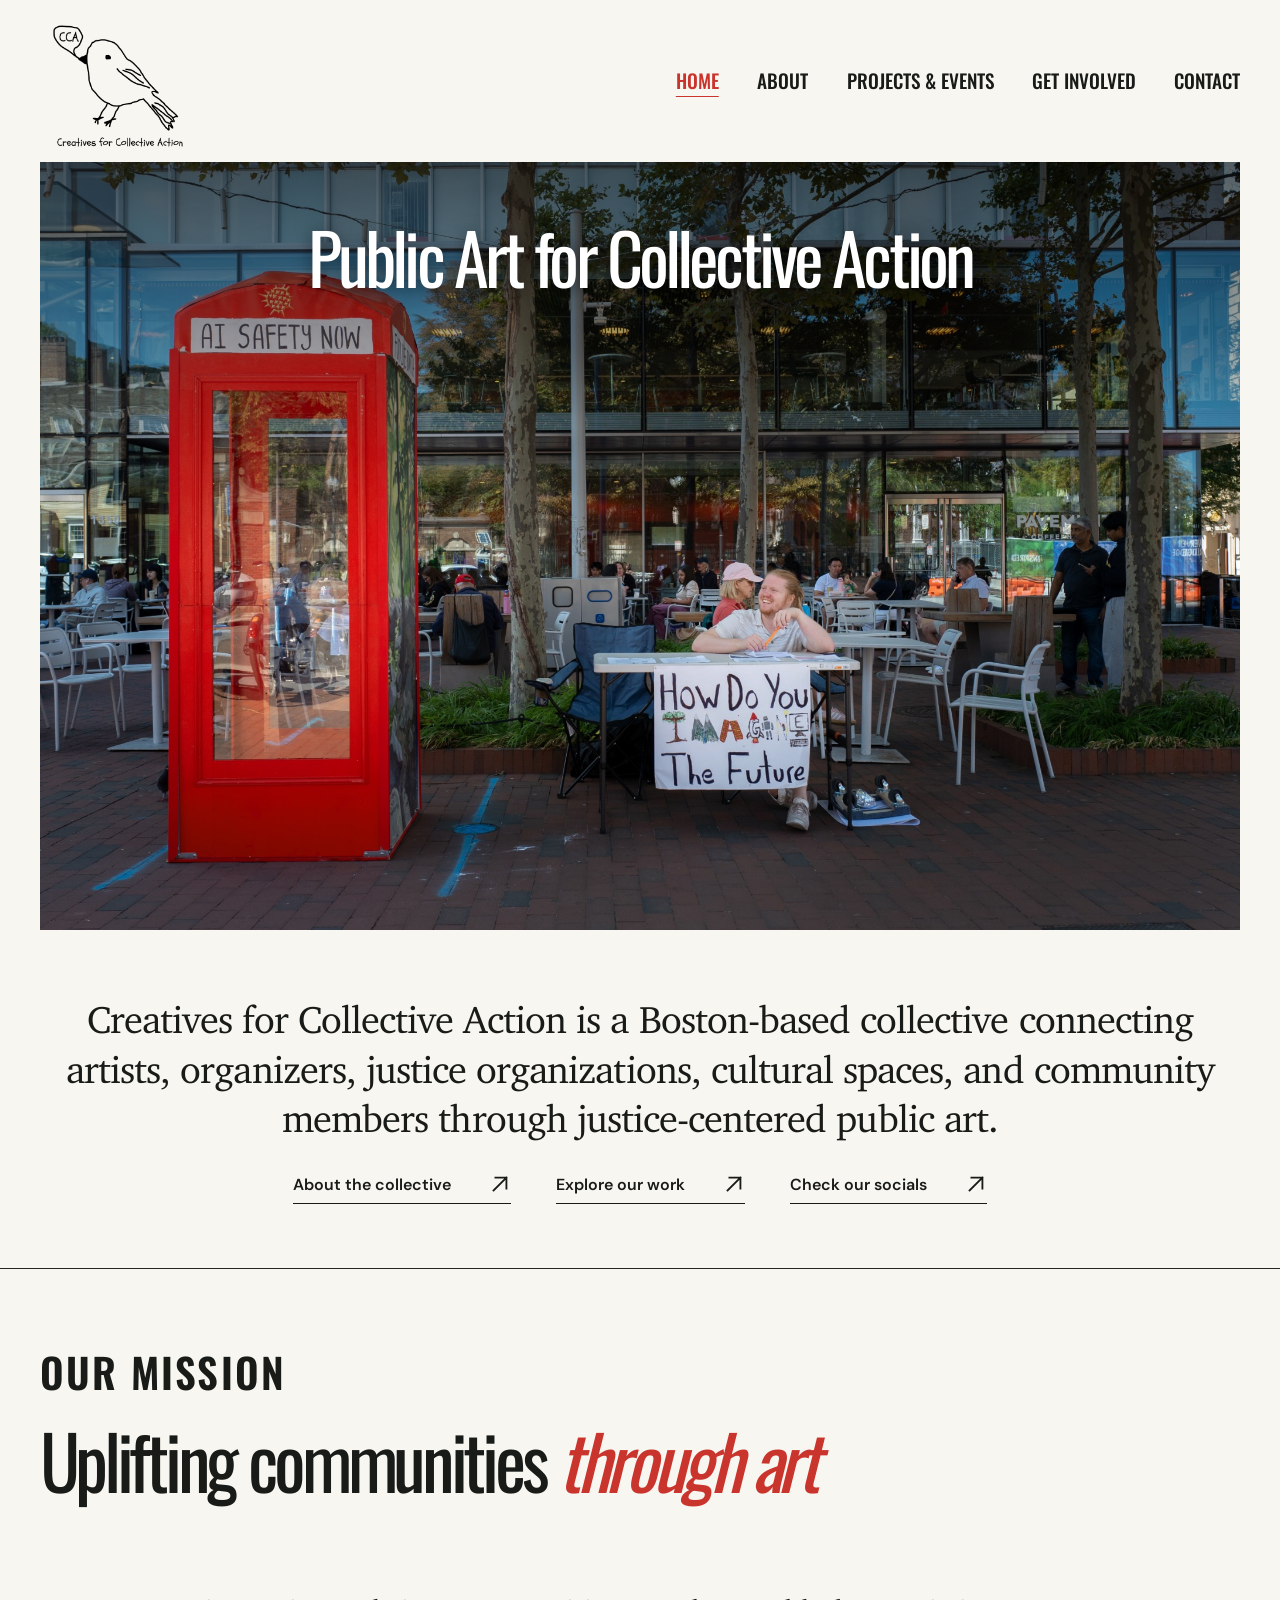
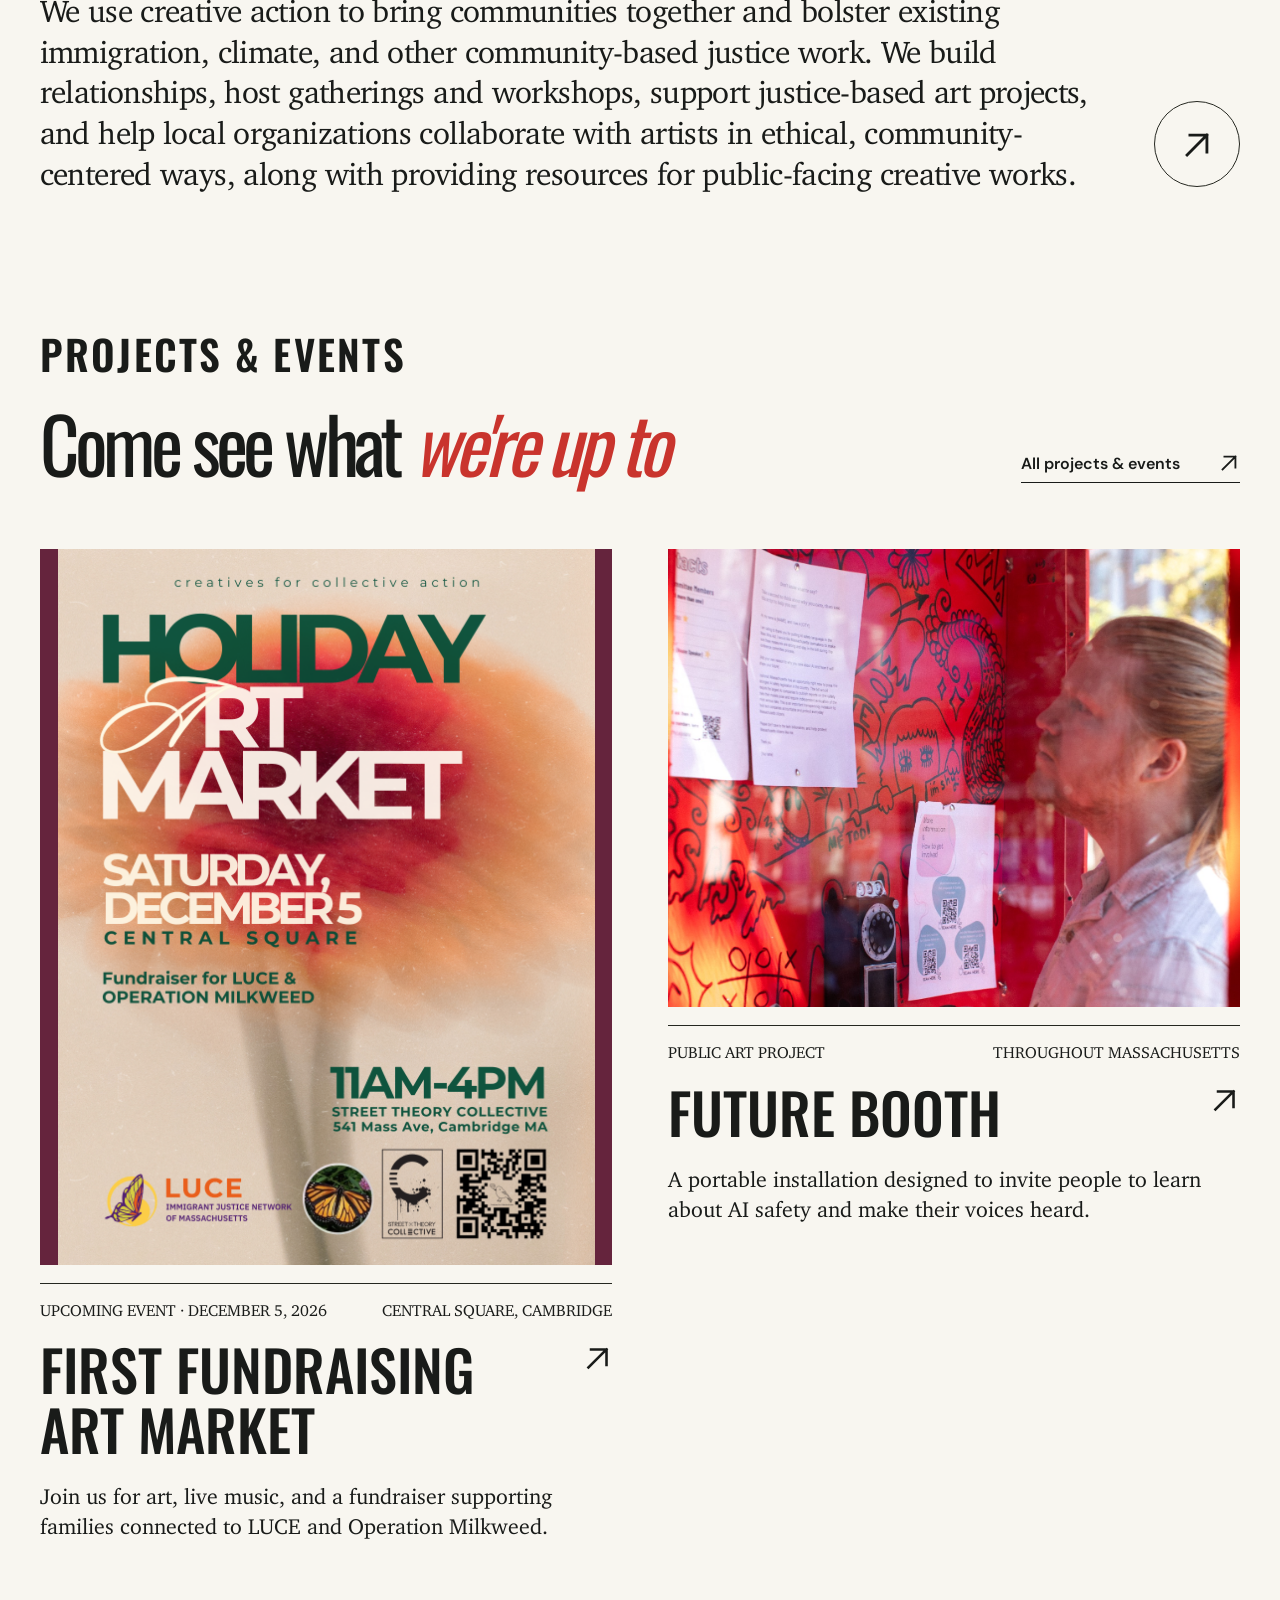
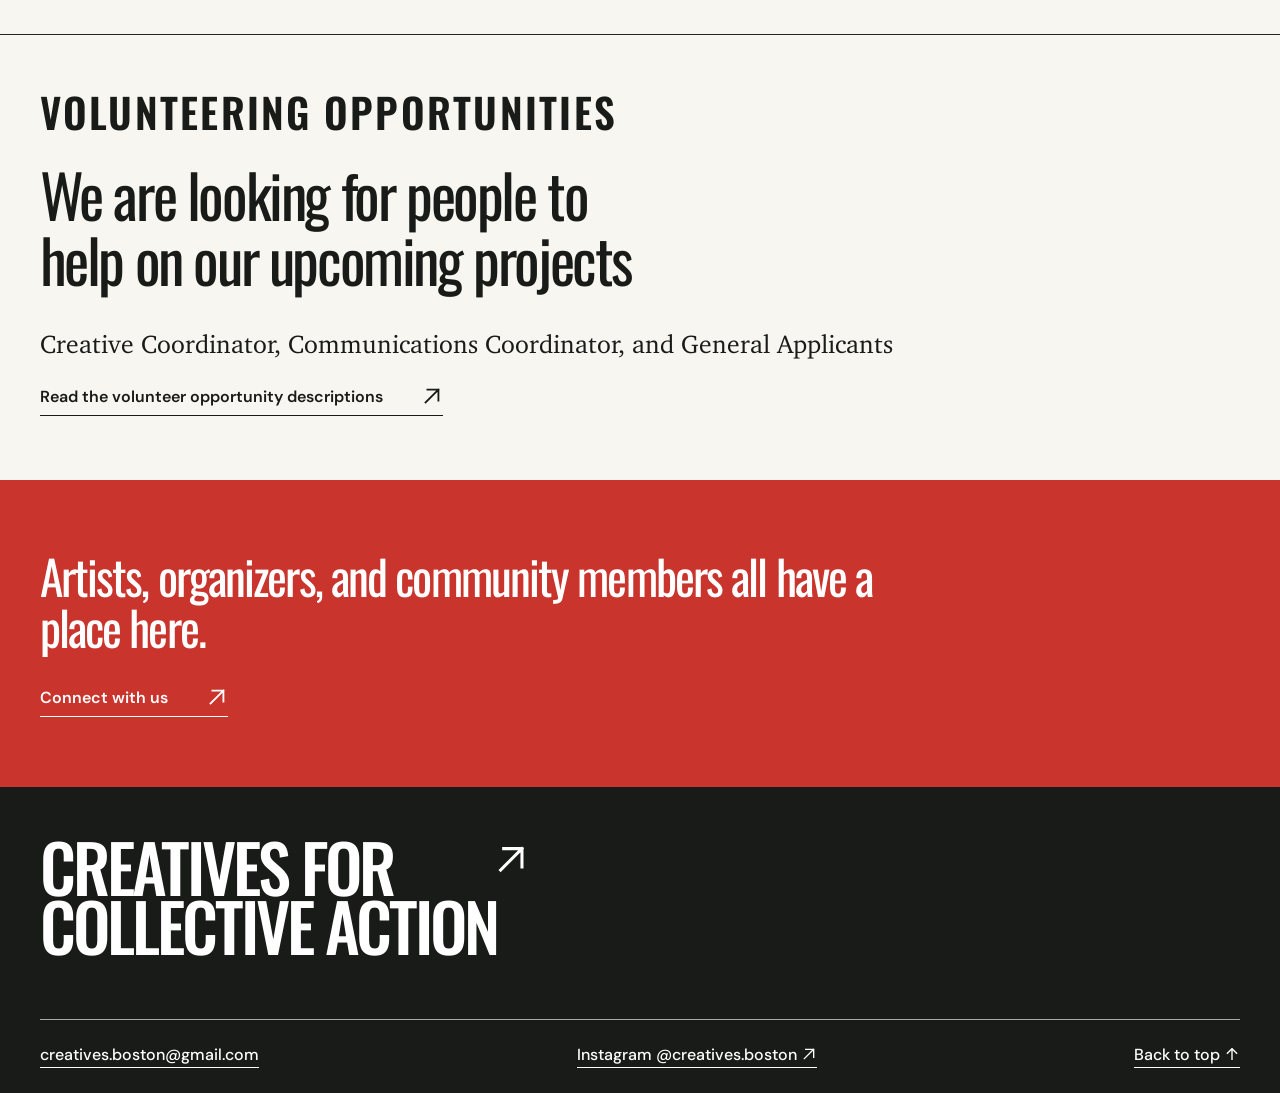
==== commit 4285b6d5: "Update market flyer, event details, and volunteer opportunities" ====
--- a/index.html
+++ b/index.html
@@ -46,18 +46,11 @@
         <div class="story-grid">
           <article class="story-card">
             <a class="story-image-link" href="projects-events.html#art-market" aria-label="Learn about the Fundraising Art Market"><div class="image-slot image-slot--market" data-image-slot>
-      <img src="images/art-market.jpg" alt="Art market open call flyer for artists and musicians, December 5 at Street Theory Collective, 11am to 4pm; apply by October 16" loading="lazy" />
+      <img src="images/holiday-art-market.png" alt="Holiday Art Market fundraiser for LUCE and Operation Milkweed, Saturday, December 5, 11am–4pm at Street Theory Collective, 541 Mass Ave, Cambridge, in Central Square" loading="lazy" />
     </div></a>
             <div class="story-meta"><span>Upcoming event · December 5, 2026</span><span>Central Square, Cambridge</span></div>
             <h3><a href="projects-events.html#art-market">First Fundraising Art Market <span aria-hidden="true"><svg class="arrow-icon" viewBox="0 0 24 24" width="24" height="24" fill="none" stroke="currentColor" stroke-width="2" stroke-linecap="square" stroke-linejoin="miter" aria-hidden="true" focusable="false"><path d="M5 19 19 5 M7 5h12v12" /></svg></span></a></h3>
             <p>Join us for art, live music, and a fundraiser supporting families connected to LUCE and Operation Milkweed.</p>
-            <div class="market-vendor">
-              <p class="eyebrow">Apply to be a vendor</p>
-              <h4>Bring your work to the market.</h4>
-              <p>We invite artists of all mediums to sell at our event. There is no table fee, and tables and chairs will be provided. We ask that a minimum of 40% of proceeds be donated to families supported by LUCE and Operation Milkweed at the end of the event. More is welcome.</p>
-              <p>Please complete the vendor form by October 16, 2026 to be considered.</p>
-              <a class="pill-button" href="https://forms.gle/CvuBqxeWVDWDkyx5A" target="_blank" rel="noopener noreferrer">Apply as a vendor <span aria-hidden="true"><svg class="arrow-icon" viewBox="0 0 24 24" width="24" height="24" fill="none" stroke="currentColor" stroke-width="2" stroke-linecap="square" stroke-linejoin="miter" aria-hidden="true" focusable="false"><path d="M5 19 19 5 M7 5h12v12" /></svg></span></a>
-            </div>
           </article>
           <article class="story-card">
             <a class="story-image-link" href="projects-events.html#future-booth" aria-label="Learn about the Future Booth"><div class="image-slot image-slot--project" data-image-slot>
@@ -71,6 +64,13 @@
         </div>
       </section>
 
+      <section class="volunteer-opportunities section-pad" id="volunteer-opportunities" aria-labelledby="volunteer-title">
+        <h2 class="eyebrow" id="volunteer-title">Volunteering Opportunities</h2>
+        <h3>We are looking for people to help on our upcoming projects</h3>
+        <p class="volunteer-roles">Creative Coordinator, Communications Coordinator, and General Applicants</p>
+        <a class="text-link" href="https://docs.google.com/document/d/1ZkoAwhIl1eGXsy5xnsXV-S4MVhQWUtsVQBlw2C2FeE4/edit?usp=sharing" target="_blank" rel="noopener noreferrer">Read the volunteer opportunity descriptions <span aria-hidden="true"><svg class="arrow-icon" viewBox="0 0 24 24" width="24" height="24" fill="none" stroke="currentColor" stroke-width="2" stroke-linecap="square" stroke-linejoin="miter" aria-hidden="true" focusable="false"><path d="M5 19 19 5 M7 5h12v12" /></svg></span></a>
+      </section>
+
       <section class="home-invitation section-pad"><h2>Artists, organizers, and community members all have a place here.</h2><a class="text-link" href="contact.html">Connect with us <span aria-hidden="true"><svg class="arrow-icon" viewBox="0 0 24 24" width="24" height="24" fill="none" stroke="currentColor" stroke-width="2" stroke-linecap="square" stroke-linejoin="miter" aria-hidden="true" focusable="false"><path d="M5 19 19 5 M7 5h12v12" /></svg></span></a></section>
 
     </main>
--- a/styles.css
+++ b/styles.css
@@ -289,8 +289,16 @@
 .contact-form-section{padding-top:clamp(34px,4vw,60px);padding-bottom:clamp(55px,6vw,90px)}
 .contact-form-section .form-wrap{max-width:820px;margin:0 auto}
 .contact-form-section .contact-information--horizontal{max-width:820px;margin:28px auto 0}
-.get-involved-opening+.contact-paths-section{padding-top:clamp(34px,4vw,60px)}
-.get-involved-opening+.contact-paths-section .contact-paths{margin-top:0}
-.get-involved-opening+.contact-paths-section .contact-paths>div:nth-child(-n+2){border-top:0;padding-top:0}
+:is(.get-involved-opening,.volunteer-opportunities)+.contact-paths-section{padding-top:clamp(34px,4vw,60px)}
+:is(.get-involved-opening,.volunteer-opportunities)+.contact-paths-section .contact-paths{margin-top:0}
+:is(.get-involved-opening,.volunteer-opportunities)+.contact-paths-section .contact-paths>div:nth-child(-n+2){border-top:0;padding-top:0}
 .get-involved-links{padding-top:0;padding-bottom:clamp(55px,6vw,90px)}
 .get-involved-links .contact-information--horizontal{margin-top:0}
+
+/* Volunteer opportunities shared by Home and Get Involved. */
+.volunteer-opportunities{border-top:1px solid var(--line);padding-top:clamp(34px,4vw,60px);padding-bottom:clamp(45px,5vw,75px)}
+.get-involved-opening+.volunteer-opportunities{border-top:0}
+.volunteer-opportunities>.eyebrow{font-size:clamp(28px,3.2vw,42px);margin-bottom:24px}
+.volunteer-opportunities h3{max-width:1100px;font:normal clamp(32px,4.7vw,68px)/1.08 var(--condensed);letter-spacing:-.04em;margin:0 0 28px;text-wrap:balance}
+.volunteer-roles{max-width:1000px;font:normal clamp(20px,2vw,28px)/1.4 var(--serif);margin:0 0 24px}
+.volunteer-opportunities .text-link{max-width:100%}
